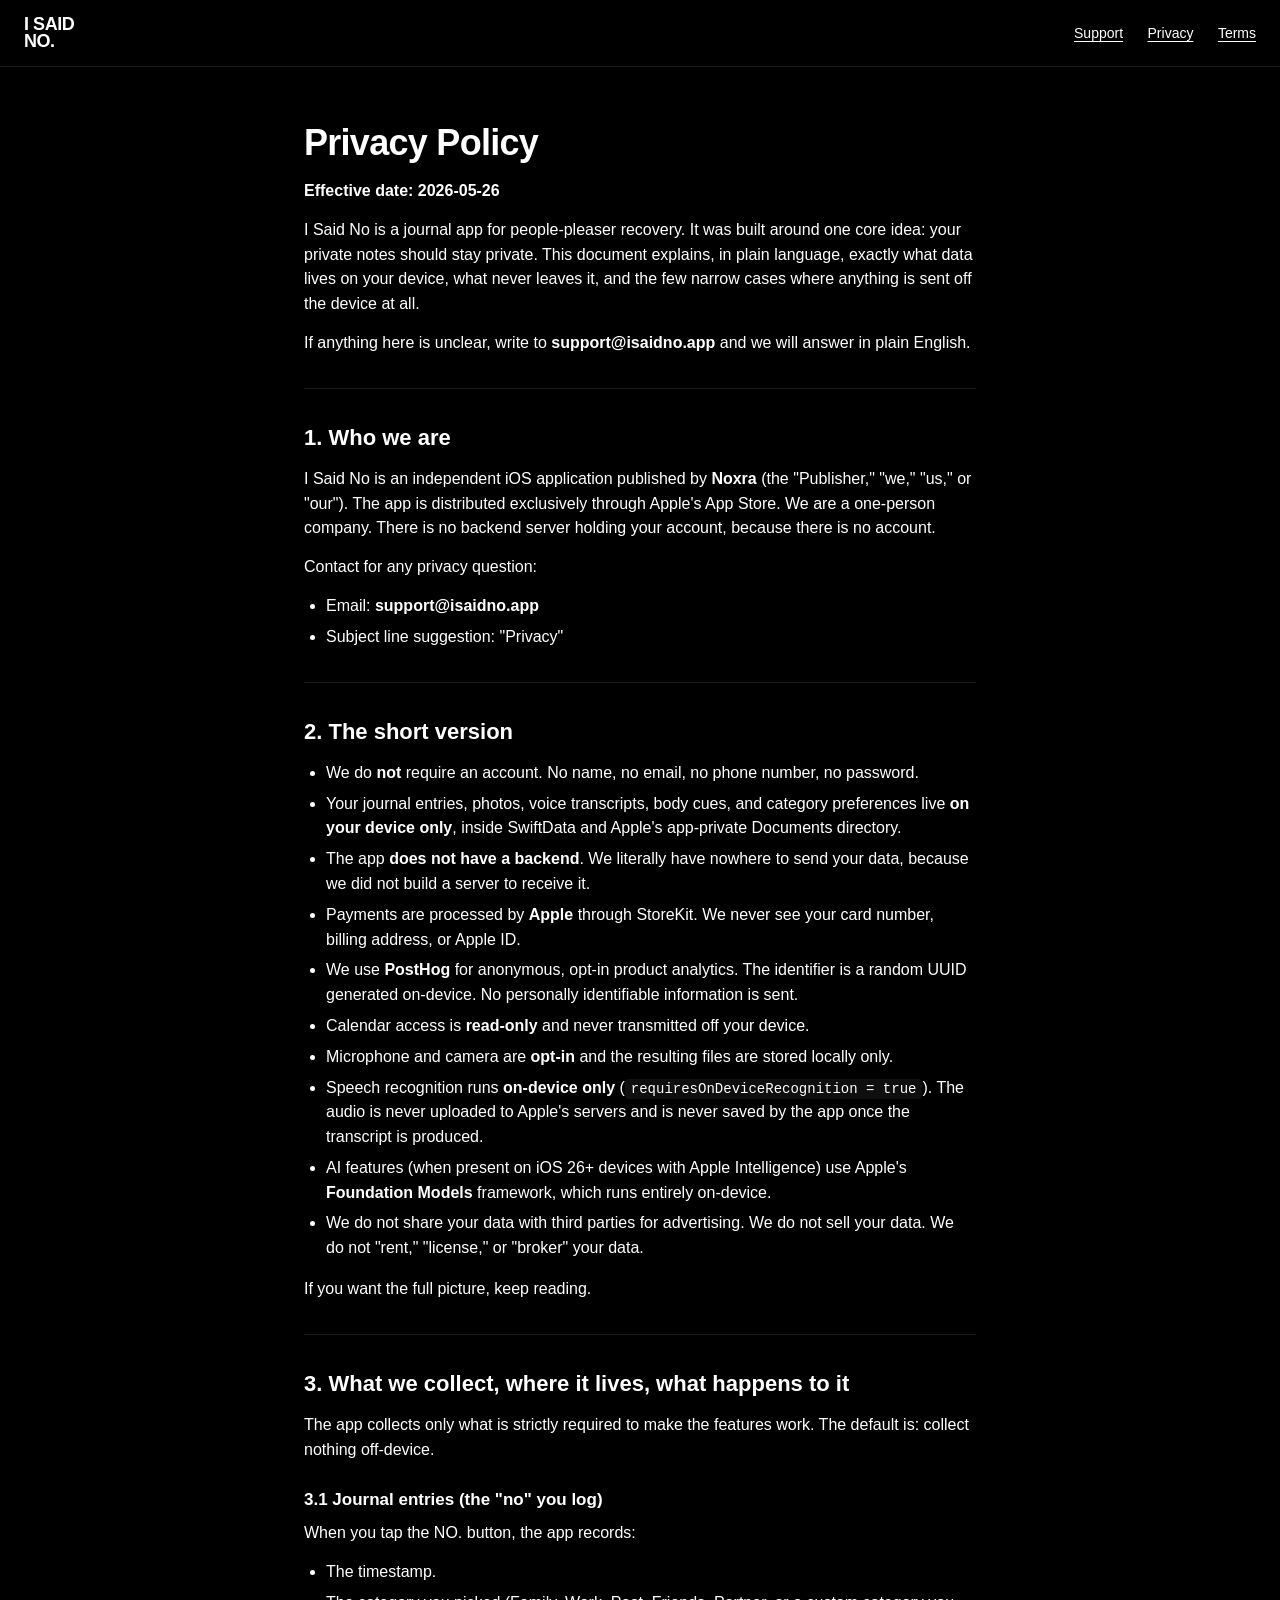
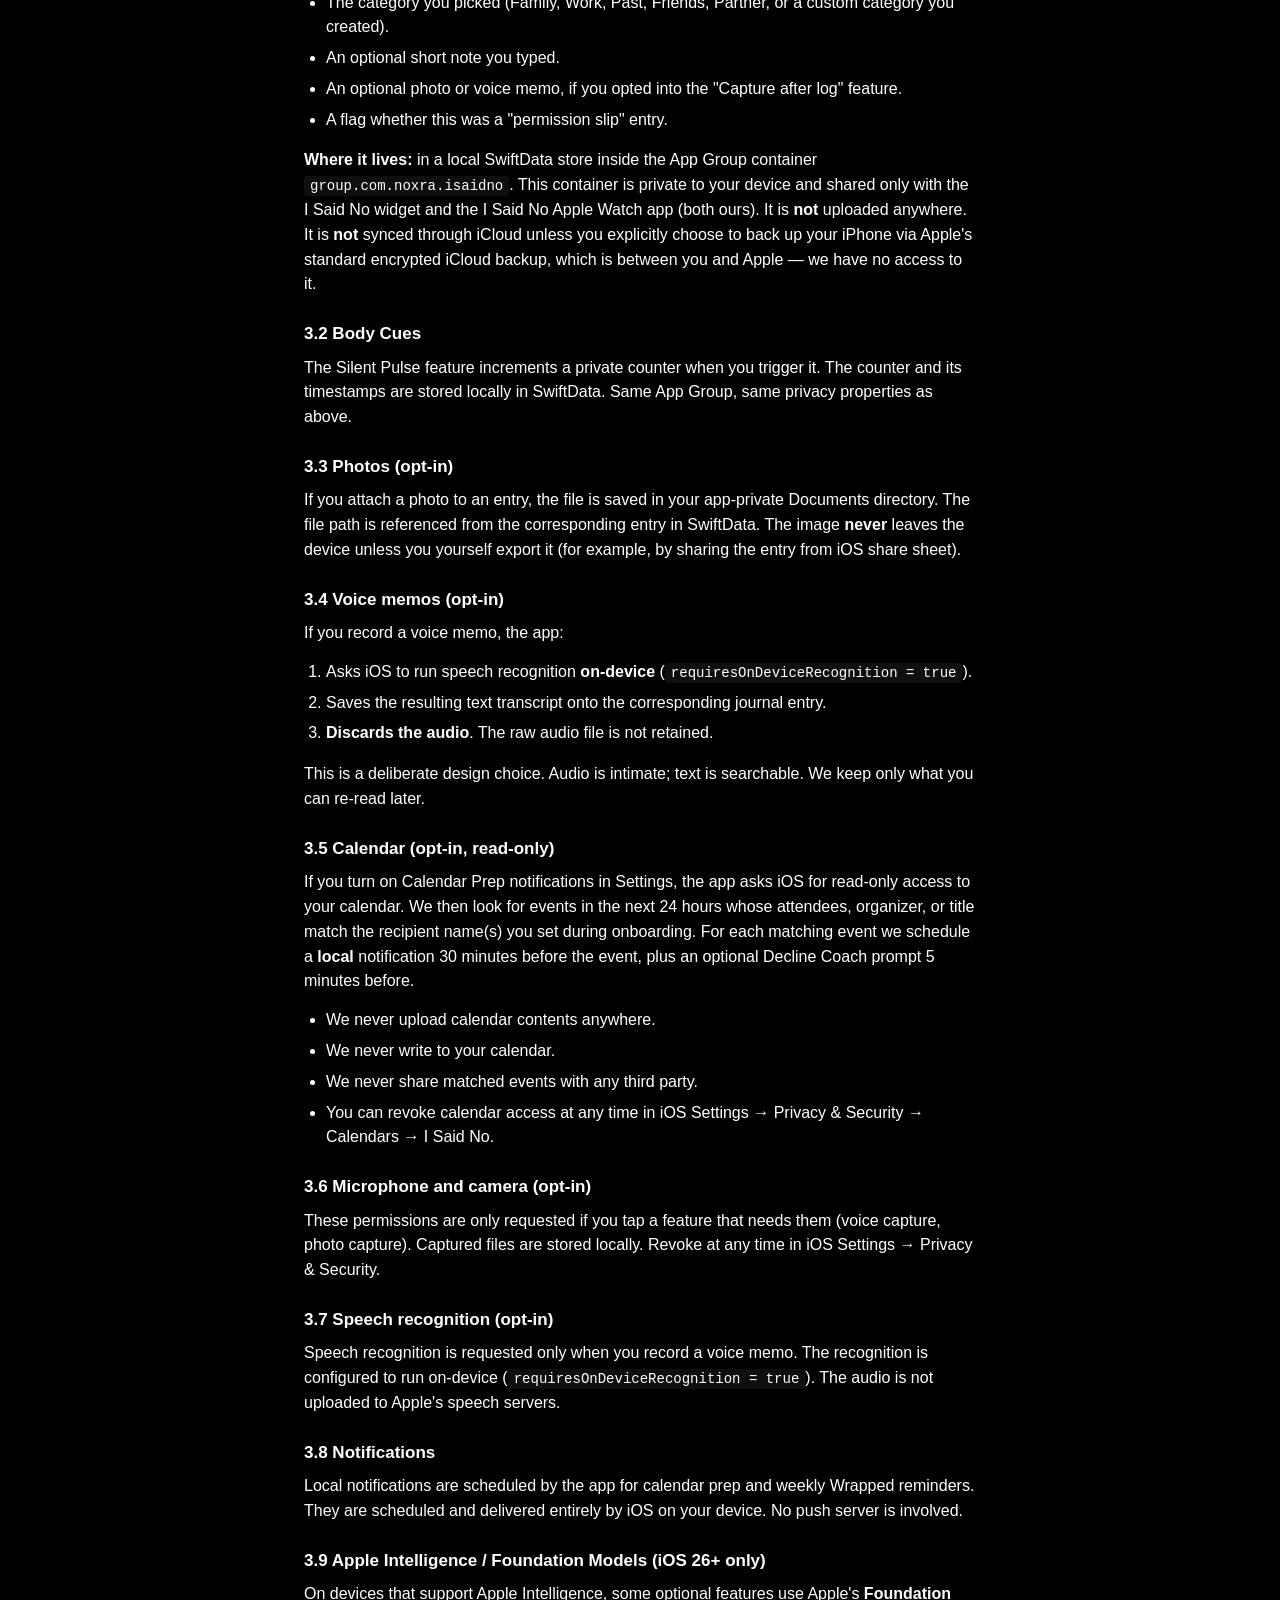
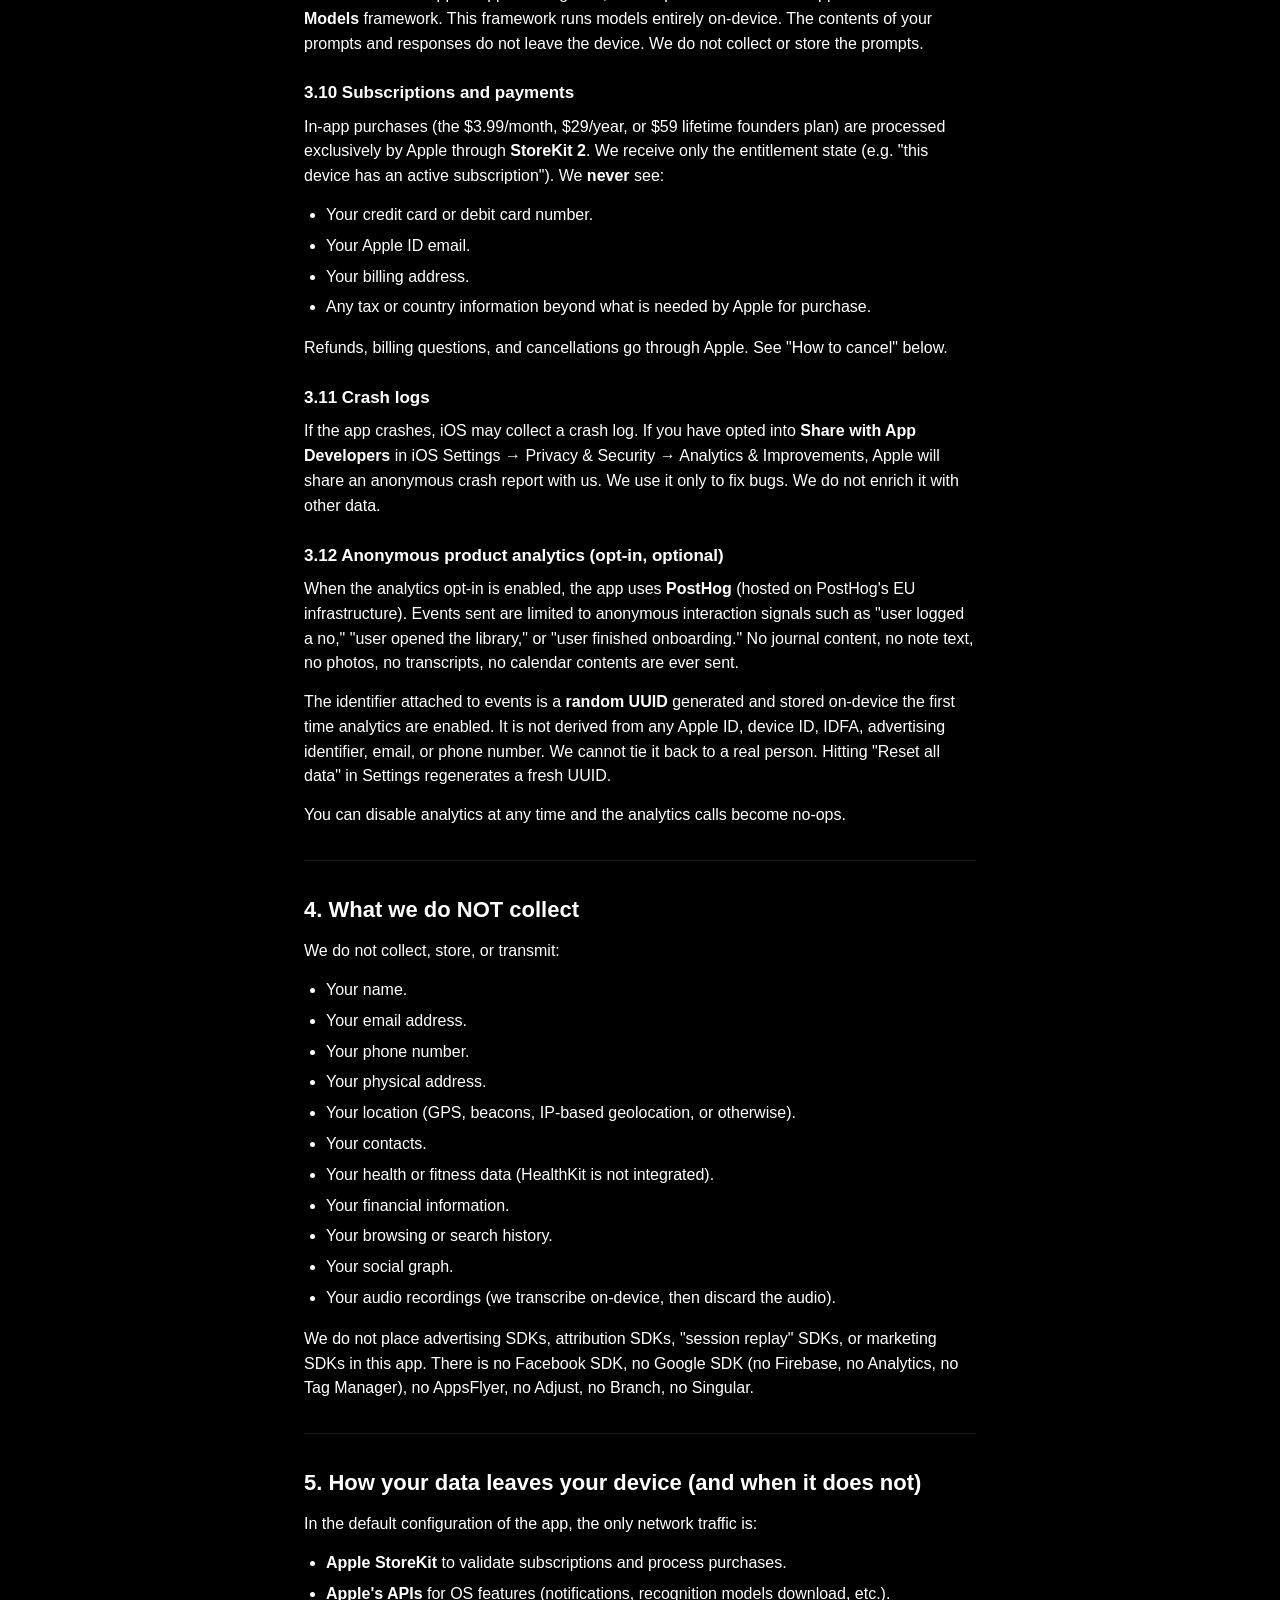
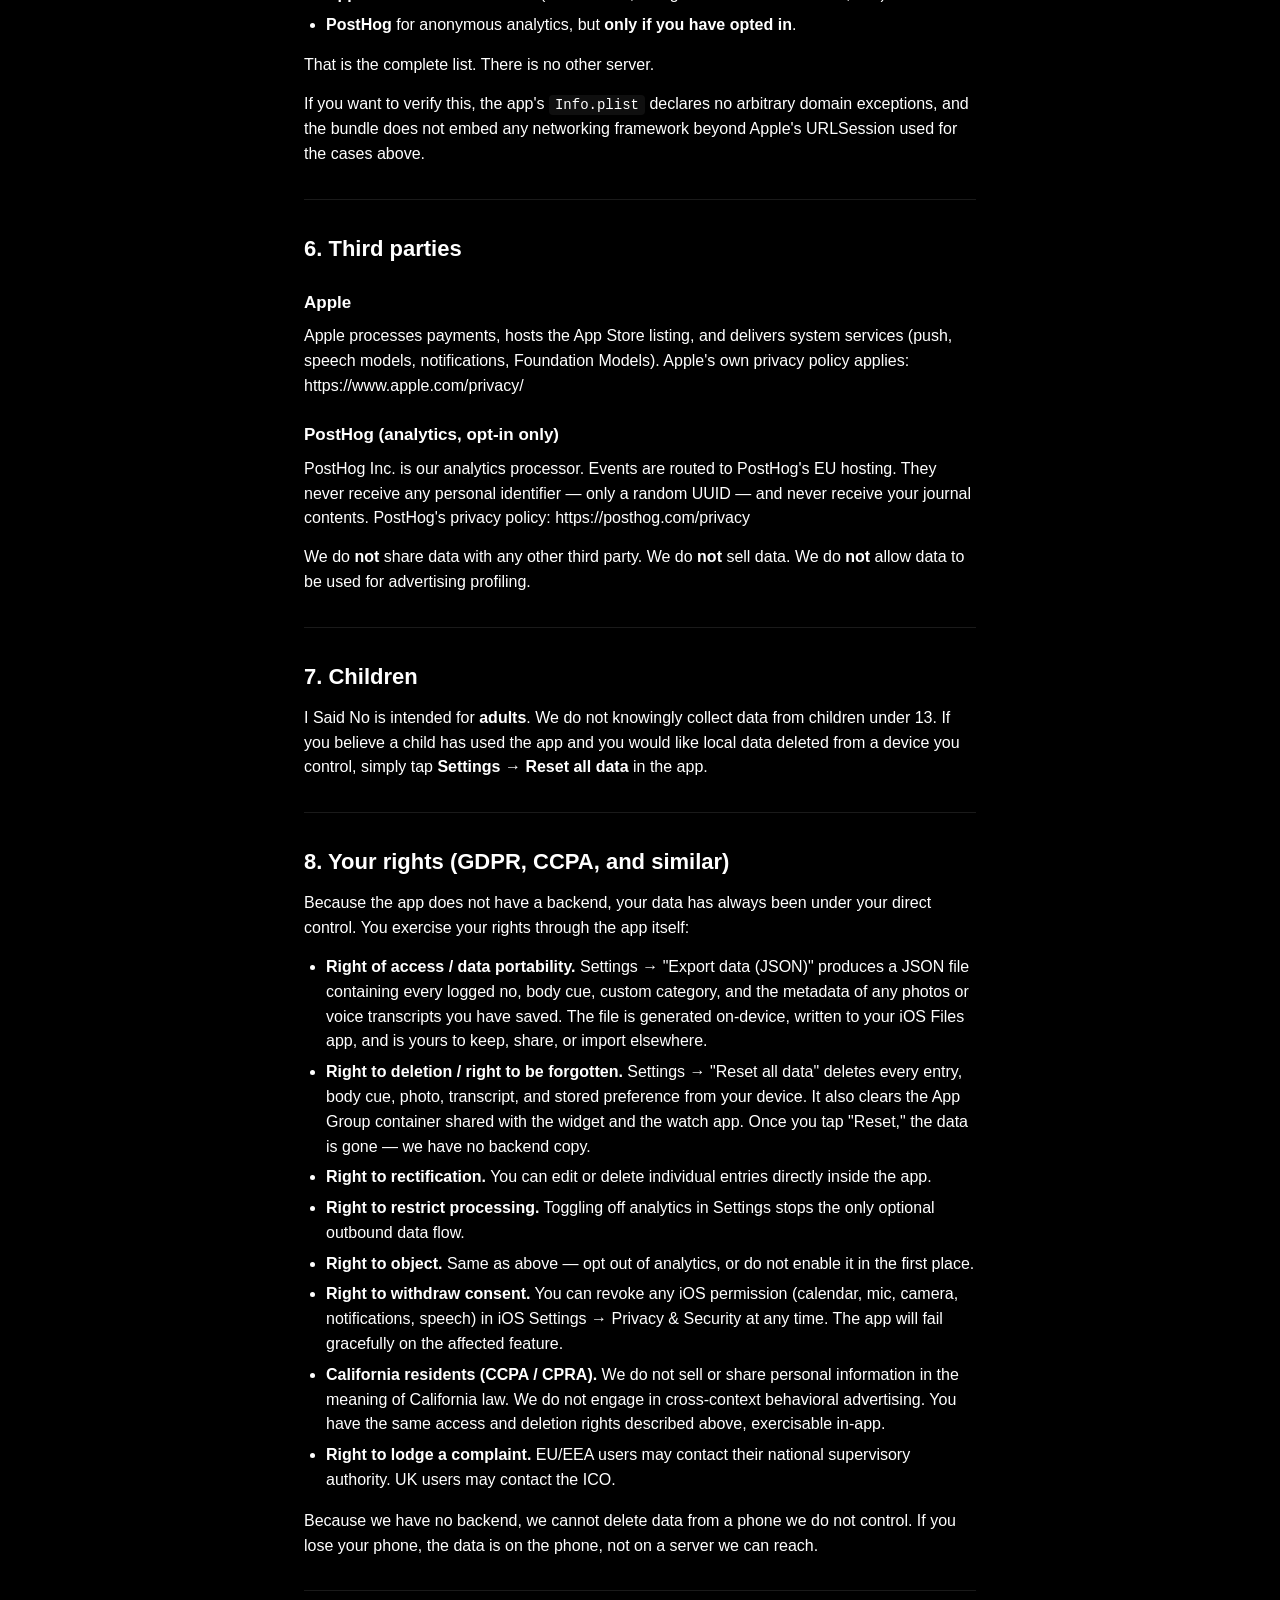
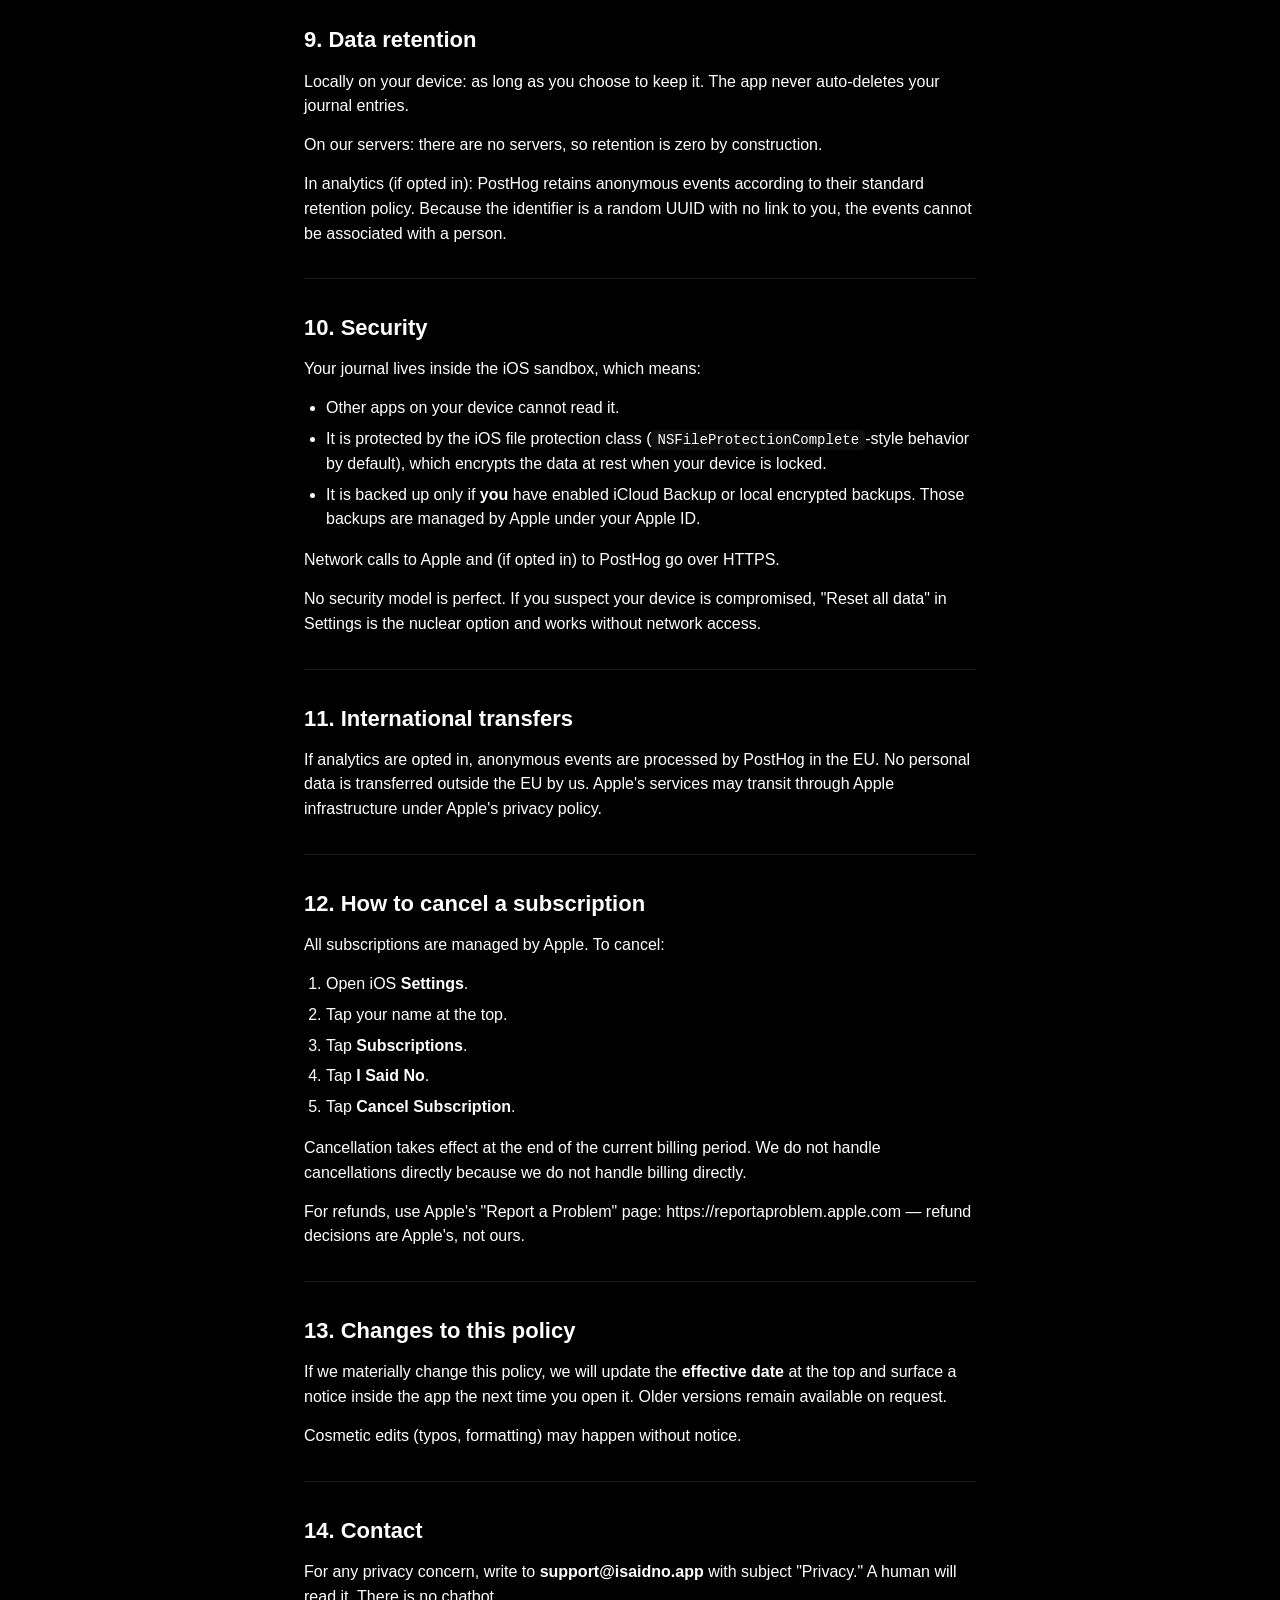
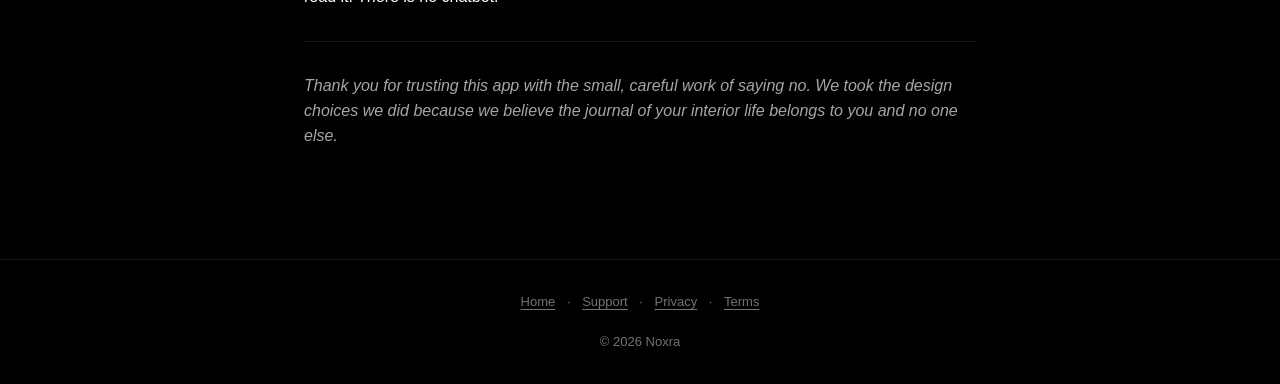
==== privacy.html @ a48f0f75 "Initial static site for App Store submission Pages: - /            marketing landing - /support     " ====
<!DOCTYPE html>
<html lang="en">
<head>
<meta charset="UTF-8">
<title>Privacy Policy — I Said No</title>
<meta name="viewport" content="width=device-width, initial-scale=1">
<meta name="description" content="How I Said No handles your data. Short version: nothing leaves your device.">
<link rel="stylesheet" href="style.css">
</head>
<body>
<header class="site">
    <a class="brand wordmark small" href="/">
        <div>I SAID</div>
        <div>NO.</div>
    </a>
    <nav>
        <a href="support.html">Support</a>
        <a href="privacy.html">Privacy</a>
        <a href="terms.html">Terms</a>
    </nav>
</header>
<div class="container">
<h1>Privacy Policy</h1>
<p><strong>Effective date: 2026-05-26</strong></p>
<p>I Said No is a journal app for people-pleaser recovery. It was built around one core idea: your private notes should stay private. This document explains, in plain language, exactly what data lives on your device, what never leaves it, and the few narrow cases where anything is sent off the device at all.</p>
<p>If anything here is unclear, write to <strong>support@isaidno.app</strong> and we will answer in plain English.</p>
<hr />
<h2>1. Who we are</h2>
<p>I Said No is an independent iOS application published by <strong>Noxra</strong> (the "Publisher," "we," "us," or "our"). The app is distributed exclusively through Apple's App Store. We are a one-person company. There is no backend server holding your account, because there is no account.</p>
<p>Contact for any privacy question:</p>
<ul>
<li>Email: <strong>support@isaidno.app</strong></li>
<li>Subject line suggestion: "Privacy"</li>
</ul>
<hr />
<h2>2. The short version</h2>
<ul>
<li>We do <strong>not</strong> require an account. No name, no email, no phone number, no password.</li>
<li>Your journal entries, photos, voice transcripts, body cues, and category preferences live <strong>on your device only</strong>, inside SwiftData and Apple's app-private Documents directory.</li>
<li>The app <strong>does not have a backend</strong>. We literally have nowhere to send your data, because we did not build a server to receive it.</li>
<li>Payments are processed by <strong>Apple</strong> through StoreKit. We never see your card number, billing address, or Apple ID.</li>
<li>We use <strong>PostHog</strong> for anonymous, opt-in product analytics. The identifier is a random UUID generated on-device. No personally identifiable information is sent.</li>
<li>Calendar access is <strong>read-only</strong> and never transmitted off your device.</li>
<li>Microphone and camera are <strong>opt-in</strong> and the resulting files are stored locally only.</li>
<li>Speech recognition runs <strong>on-device only</strong> (<code>requiresOnDeviceRecognition = true</code>). The audio is never uploaded to Apple's servers and is never saved by the app once the transcript is produced.</li>
<li>AI features (when present on iOS 26+ devices with Apple Intelligence) use Apple's <strong>Foundation Models</strong> framework, which runs entirely on-device.</li>
<li>We do not share your data with third parties for advertising. We do not sell your data. We do not "rent," "license," or "broker" your data.</li>
</ul>
<p>If you want the full picture, keep reading.</p>
<hr />
<h2>3. What we collect, where it lives, what happens to it</h2>
<p>The app collects only what is strictly required to make the features work. The default is: collect nothing off-device.</p>
<h3>3.1 Journal entries (the "no" you log)</h3>
<p>When you tap the NO. button, the app records:</p>
<ul>
<li>The timestamp.</li>
<li>The category you picked (Family, Work, Past, Friends, Partner, or a custom category you created).</li>
<li>An optional short note you typed.</li>
<li>An optional photo or voice memo, if you opted into the "Capture after log" feature.</li>
<li>A flag whether this was a "permission slip" entry.</li>
</ul>
<p><strong>Where it lives:</strong> in a local SwiftData store inside the App Group container <code>group.com.noxra.isaidno</code>. This container is private to your device and shared only with the I Said No widget and the I Said No Apple Watch app (both ours). It is <strong>not</strong> uploaded anywhere. It is <strong>not</strong> synced through iCloud unless you explicitly choose to back up your iPhone via Apple's standard encrypted iCloud backup, which is between you and Apple — we have no access to it.</p>
<h3>3.2 Body Cues</h3>
<p>The Silent Pulse feature increments a private counter when you trigger it. The counter and its timestamps are stored locally in SwiftData. Same App Group, same privacy properties as above.</p>
<h3>3.3 Photos (opt-in)</h3>
<p>If you attach a photo to an entry, the file is saved in your app-private Documents directory. The file path is referenced from the corresponding entry in SwiftData. The image <strong>never</strong> leaves the device unless you yourself export it (for example, by sharing the entry from iOS share sheet).</p>
<h3>3.4 Voice memos (opt-in)</h3>
<p>If you record a voice memo, the app:</p>
<ol>
<li>Asks iOS to run speech recognition <strong>on-device</strong> (<code>requiresOnDeviceRecognition = true</code>).</li>
<li>Saves the resulting text transcript onto the corresponding journal entry.</li>
<li><strong>Discards the audio</strong>. The raw audio file is not retained.</li>
</ol>
<p>This is a deliberate design choice. Audio is intimate; text is searchable. We keep only what you can re-read later.</p>
<h3>3.5 Calendar (opt-in, read-only)</h3>
<p>If you turn on Calendar Prep notifications in Settings, the app asks iOS for read-only access to your calendar. We then look for events in the next 24 hours whose attendees, organizer, or title match the recipient name(s) you set during onboarding. For each matching event we schedule a <strong>local</strong> notification 30 minutes before the event, plus an optional Decline Coach prompt 5 minutes before.</p>
<ul>
<li>We never upload calendar contents anywhere.</li>
<li>We never write to your calendar.</li>
<li>We never share matched events with any third party.</li>
<li>You can revoke calendar access at any time in iOS Settings → Privacy &amp; Security → Calendars → I Said No.</li>
</ul>
<h3>3.6 Microphone and camera (opt-in)</h3>
<p>These permissions are only requested if you tap a feature that needs them (voice capture, photo capture). Captured files are stored locally. Revoke at any time in iOS Settings → Privacy &amp; Security.</p>
<h3>3.7 Speech recognition (opt-in)</h3>
<p>Speech recognition is requested only when you record a voice memo. The recognition is configured to run on-device (<code>requiresOnDeviceRecognition = true</code>). The audio is not uploaded to Apple's speech servers.</p>
<h3>3.8 Notifications</h3>
<p>Local notifications are scheduled by the app for calendar prep and weekly Wrapped reminders. They are scheduled and delivered entirely by iOS on your device. No push server is involved.</p>
<h3>3.9 Apple Intelligence / Foundation Models (iOS 26+ only)</h3>
<p>On devices that support Apple Intelligence, some optional features use Apple's <strong>Foundation Models</strong> framework. This framework runs models entirely on-device. The contents of your prompts and responses do not leave the device. We do not collect or store the prompts.</p>
<h3>3.10 Subscriptions and payments</h3>
<p>In-app purchases (the $3.99/month, $29/year, or $59 lifetime founders plan) are processed exclusively by Apple through <strong>StoreKit 2</strong>. We receive only the entitlement state (e.g. "this device has an active subscription"). We <strong>never</strong> see:</p>
<ul>
<li>Your credit card or debit card number.</li>
<li>Your Apple ID email.</li>
<li>Your billing address.</li>
<li>Any tax or country information beyond what is needed by Apple for purchase.</li>
</ul>
<p>Refunds, billing questions, and cancellations go through Apple. See "How to cancel" below.</p>
<h3>3.11 Crash logs</h3>
<p>If the app crashes, iOS may collect a crash log. If you have opted into <strong>Share with App Developers</strong> in iOS Settings → Privacy &amp; Security → Analytics &amp; Improvements, Apple will share an anonymous crash report with us. We use it only to fix bugs. We do not enrich it with other data.</p>
<h3>3.12 Anonymous product analytics (opt-in, optional)</h3>
<p>When the analytics opt-in is enabled, the app uses <strong>PostHog</strong> (hosted on PostHog's EU infrastructure). Events sent are limited to anonymous interaction signals such as "user logged a no," "user opened the library," or "user finished onboarding." No journal content, no note text, no photos, no transcripts, no calendar contents are ever sent.</p>
<p>The identifier attached to events is a <strong>random UUID</strong> generated and stored on-device the first time analytics are enabled. It is not derived from any Apple ID, device ID, IDFA, advertising identifier, email, or phone number. We cannot tie it back to a real person. Hitting "Reset all data" in Settings regenerates a fresh UUID.</p>
<p>You can disable analytics at any time and the analytics calls become no-ops.</p>
<hr />
<h2>4. What we do NOT collect</h2>
<p>We do not collect, store, or transmit:</p>
<ul>
<li>Your name.</li>
<li>Your email address.</li>
<li>Your phone number.</li>
<li>Your physical address.</li>
<li>Your location (GPS, beacons, IP-based geolocation, or otherwise).</li>
<li>Your contacts.</li>
<li>Your health or fitness data (HealthKit is not integrated).</li>
<li>Your financial information.</li>
<li>Your browsing or search history.</li>
<li>Your social graph.</li>
<li>Your audio recordings (we transcribe on-device, then discard the audio).</li>
</ul>
<p>We do not place advertising SDKs, attribution SDKs, "session replay" SDKs, or marketing SDKs in this app. There is no Facebook SDK, no Google SDK (no Firebase, no Analytics, no Tag Manager), no AppsFlyer, no Adjust, no Branch, no Singular.</p>
<hr />
<h2>5. How your data leaves your device (and when it does not)</h2>
<p>In the default configuration of the app, the only network traffic is:</p>
<ul>
<li><strong>Apple StoreKit</strong> to validate subscriptions and process purchases.</li>
<li><strong>Apple's APIs</strong> for OS features (notifications, recognition models download, etc.).</li>
<li><strong>PostHog</strong> for anonymous analytics, but <strong>only if you have opted in</strong>.</li>
</ul>
<p>That is the complete list. There is no other server.</p>
<p>If you want to verify this, the app's <code>Info.plist</code> declares no arbitrary domain exceptions, and the bundle does not embed any networking framework beyond Apple's URLSession used for the cases above.</p>
<hr />
<h2>6. Third parties</h2>
<h3>Apple</h3>
<p>Apple processes payments, hosts the App Store listing, and delivers system services (push, speech models, notifications, Foundation Models). Apple's own privacy policy applies: https://www.apple.com/privacy/</p>
<h3>PostHog (analytics, opt-in only)</h3>
<p>PostHog Inc. is our analytics processor. Events are routed to PostHog's EU hosting. They never receive any personal identifier — only a random UUID — and never receive your journal contents. PostHog's privacy policy: https://posthog.com/privacy</p>
<p>We do <strong>not</strong> share data with any other third party. We do <strong>not</strong> sell data. We do <strong>not</strong> allow data to be used for advertising profiling.</p>
<hr />
<h2>7. Children</h2>
<p>I Said No is intended for <strong>adults</strong>. We do not knowingly collect data from children under 13. If you believe a child has used the app and you would like local data deleted from a device you control, simply tap <strong>Settings → Reset all data</strong> in the app.</p>
<hr />
<h2>8. Your rights (GDPR, CCPA, and similar)</h2>
<p>Because the app does not have a backend, your data has always been under your direct control. You exercise your rights through the app itself:</p>
<ul>
<li><strong>Right of access / data portability.</strong> Settings → "Export data (JSON)" produces a JSON file containing every logged no, body cue, custom category, and the metadata of any photos or voice transcripts you have saved. The file is generated on-device, written to your iOS Files app, and is yours to keep, share, or import elsewhere.</li>
<li><strong>Right to deletion / right to be forgotten.</strong> Settings → "Reset all data" deletes every entry, body cue, photo, transcript, and stored preference from your device. It also clears the App Group container shared with the widget and the watch app. Once you tap "Reset," the data is gone — we have no backend copy.</li>
<li><strong>Right to rectification.</strong> You can edit or delete individual entries directly inside the app.</li>
<li><strong>Right to restrict processing.</strong> Toggling off analytics in Settings stops the only optional outbound data flow.</li>
<li><strong>Right to object.</strong> Same as above — opt out of analytics, or do not enable it in the first place.</li>
<li><strong>Right to withdraw consent.</strong> You can revoke any iOS permission (calendar, mic, camera, notifications, speech) in iOS Settings → Privacy &amp; Security at any time. The app will fail gracefully on the affected feature.</li>
<li><strong>California residents (CCPA / CPRA).</strong> We do not sell or share personal information in the meaning of California law. We do not engage in cross-context behavioral advertising. You have the same access and deletion rights described above, exercisable in-app.</li>
<li><strong>Right to lodge a complaint.</strong> EU/EEA users may contact their national supervisory authority. UK users may contact the ICO.</li>
</ul>
<p>Because we have no backend, we cannot delete data from a phone we do not control. If you lose your phone, the data is on the phone, not on a server we can reach.</p>
<hr />
<h2>9. Data retention</h2>
<p>Locally on your device: as long as you choose to keep it. The app never auto-deletes your journal entries.</p>
<p>On our servers: there are no servers, so retention is zero by construction.</p>
<p>In analytics (if opted in): PostHog retains anonymous events according to their standard retention policy. Because the identifier is a random UUID with no link to you, the events cannot be associated with a person.</p>
<hr />
<h2>10. Security</h2>
<p>Your journal lives inside the iOS sandbox, which means:</p>
<ul>
<li>Other apps on your device cannot read it.</li>
<li>It is protected by the iOS file protection class (<code>NSFileProtectionComplete</code>-style behavior by default), which encrypts the data at rest when your device is locked.</li>
<li>It is backed up only if <strong>you</strong> have enabled iCloud Backup or local encrypted backups. Those backups are managed by Apple under your Apple ID.</li>
</ul>
<p>Network calls to Apple and (if opted in) to PostHog go over HTTPS.</p>
<p>No security model is perfect. If you suspect your device is compromised, "Reset all data" in Settings is the nuclear option and works without network access.</p>
<hr />
<h2>11. International transfers</h2>
<p>If analytics are opted in, anonymous events are processed by PostHog in the EU. No personal data is transferred outside the EU by us. Apple's services may transit through Apple infrastructure under Apple's privacy policy.</p>
<hr />
<h2>12. How to cancel a subscription</h2>
<p>All subscriptions are managed by Apple. To cancel:</p>
<ol>
<li>Open iOS <strong>Settings</strong>.</li>
<li>Tap your name at the top.</li>
<li>Tap <strong>Subscriptions</strong>.</li>
<li>Tap <strong>I Said No</strong>.</li>
<li>Tap <strong>Cancel Subscription</strong>.</li>
</ol>
<p>Cancellation takes effect at the end of the current billing period. We do not handle cancellations directly because we do not handle billing directly.</p>
<p>For refunds, use Apple's "Report a Problem" page: https://reportaproblem.apple.com — refund decisions are Apple's, not ours.</p>
<hr />
<h2>13. Changes to this policy</h2>
<p>If we materially change this policy, we will update the <strong>effective date</strong> at the top and surface a notice inside the app the next time you open it. Older versions remain available on request.</p>
<p>Cosmetic edits (typos, formatting) may happen without notice.</p>
<hr />
<h2>14. Contact</h2>
<p>For any privacy concern, write to <strong>support@isaidno.app</strong> with subject "Privacy." A human will read it. There is no chatbot.</p>
<hr />
<p><em>Thank you for trusting this app with the small, careful work of saying no. We took the design choices we did because we believe the journal of your interior life belongs to you and no one else.</em></p></div>
<footer class="site">
    <a href="/">Home</a> ·
    <a href="support.html">Support</a> ·
    <a href="privacy.html">Privacy</a> ·
    <a href="terms.html">Terms</a>
    <br><br>
    © 2026 Noxra
</footer>
</body>
</html>
---- style.css ----
/* I Said No — minimal brand site
   Match the app: pure B&W, block typography, no decoration. */

:root {
    --bg: #000;
    --text: #fff;
    --text-secondary: rgba(255, 255, 255, 0.65);
    --text-tertiary: rgba(255, 255, 255, 0.45);
    --border: rgba(255, 255, 255, 0.1);
}

* { box-sizing: border-box; }

html, body {
    margin: 0;
    padding: 0;
    background: var(--bg);
    color: var(--text);
    font-family: -apple-system, BlinkMacSystemFont, "SF Pro Text", "Helvetica Neue", Arial, sans-serif;
    font-size: 16px;
    line-height: 1.55;
    -webkit-font-smoothing: antialiased;
    -moz-osx-font-smoothing: grayscale;
}

a { color: var(--text); text-decoration: underline; text-underline-offset: 3px; }
a:hover { color: var(--text-secondary); }

.container {
    max-width: 720px;
    margin: 0 auto;
    padding: 48px 24px 96px;
}

/* Wordmark — same 2-line block typo as the app */
.wordmark {
    display: inline-block;
    line-height: 0.95;
    font-weight: 900;
    letter-spacing: -0.025em;
}
.wordmark.small { font-size: 18px; }
.wordmark.large { font-size: 72px; }
.wordmark > div { display: block; }

header.site {
    display: flex;
    align-items: center;
    justify-content: space-between;
    padding: 16px 24px;
    border-bottom: 1px solid var(--border);
}
header.site a.brand { text-decoration: none; }
header.site nav a { margin-left: 20px; font-size: 14px; }

h1 { font-size: 36px; font-weight: 900; letter-spacing: -0.02em; margin: 0 0 8px; }
h2 { font-size: 22px; font-weight: 800; margin: 32px 0 12px; }
h3 { font-size: 17px; font-weight: 700; margin: 24px 0 8px; }

p { margin: 0 0 14px; }
.lead { font-size: 18px; color: var(--text-secondary); margin-bottom: 32px; }

ul, ol { padding-left: 22px; margin: 0 0 16px; }
li { margin-bottom: 6px; }

hr {
    border: 0;
    border-top: 1px solid var(--border);
    margin: 32px 0;
}

strong { color: var(--text); font-weight: 700; }
em { color: var(--text-secondary); font-style: italic; }

code {
    font-family: "SF Mono", Menlo, Consolas, monospace;
    font-size: 14px;
    background: rgba(255, 255, 255, 0.06);
    padding: 2px 6px;
    border-radius: 4px;
}

footer.site {
    border-top: 1px solid var(--border);
    padding: 32px 24px;
    font-size: 13px;
    color: var(--text-tertiary);
    text-align: center;
}
footer.site a { color: var(--text-tertiary); margin: 0 8px; }

.hero {
    padding: 96px 24px;
    text-align: center;
    border-bottom: 1px solid var(--border);
}
.hero .tagline {
    margin-top: 24px;
    font-size: 20px;
    color: var(--text-secondary);
    max-width: 540px;
    margin-left: auto;
    margin-right: auto;
}
.hero .cta {
    margin-top: 32px;
    display: inline-block;
    padding: 14px 28px;
    background: var(--text);
    color: var(--bg);
    text-decoration: none;
    font-weight: 700;
    border-radius: 999px;
}

.crisis {
    margin-top: 48px;
    padding: 16px 20px;
    border: 1px solid var(--border);
    border-radius: 8px;
    font-size: 14px;
    color: var(--text-secondary);
}

.fineprint { font-size: 13px; color: var(--text-tertiary); }
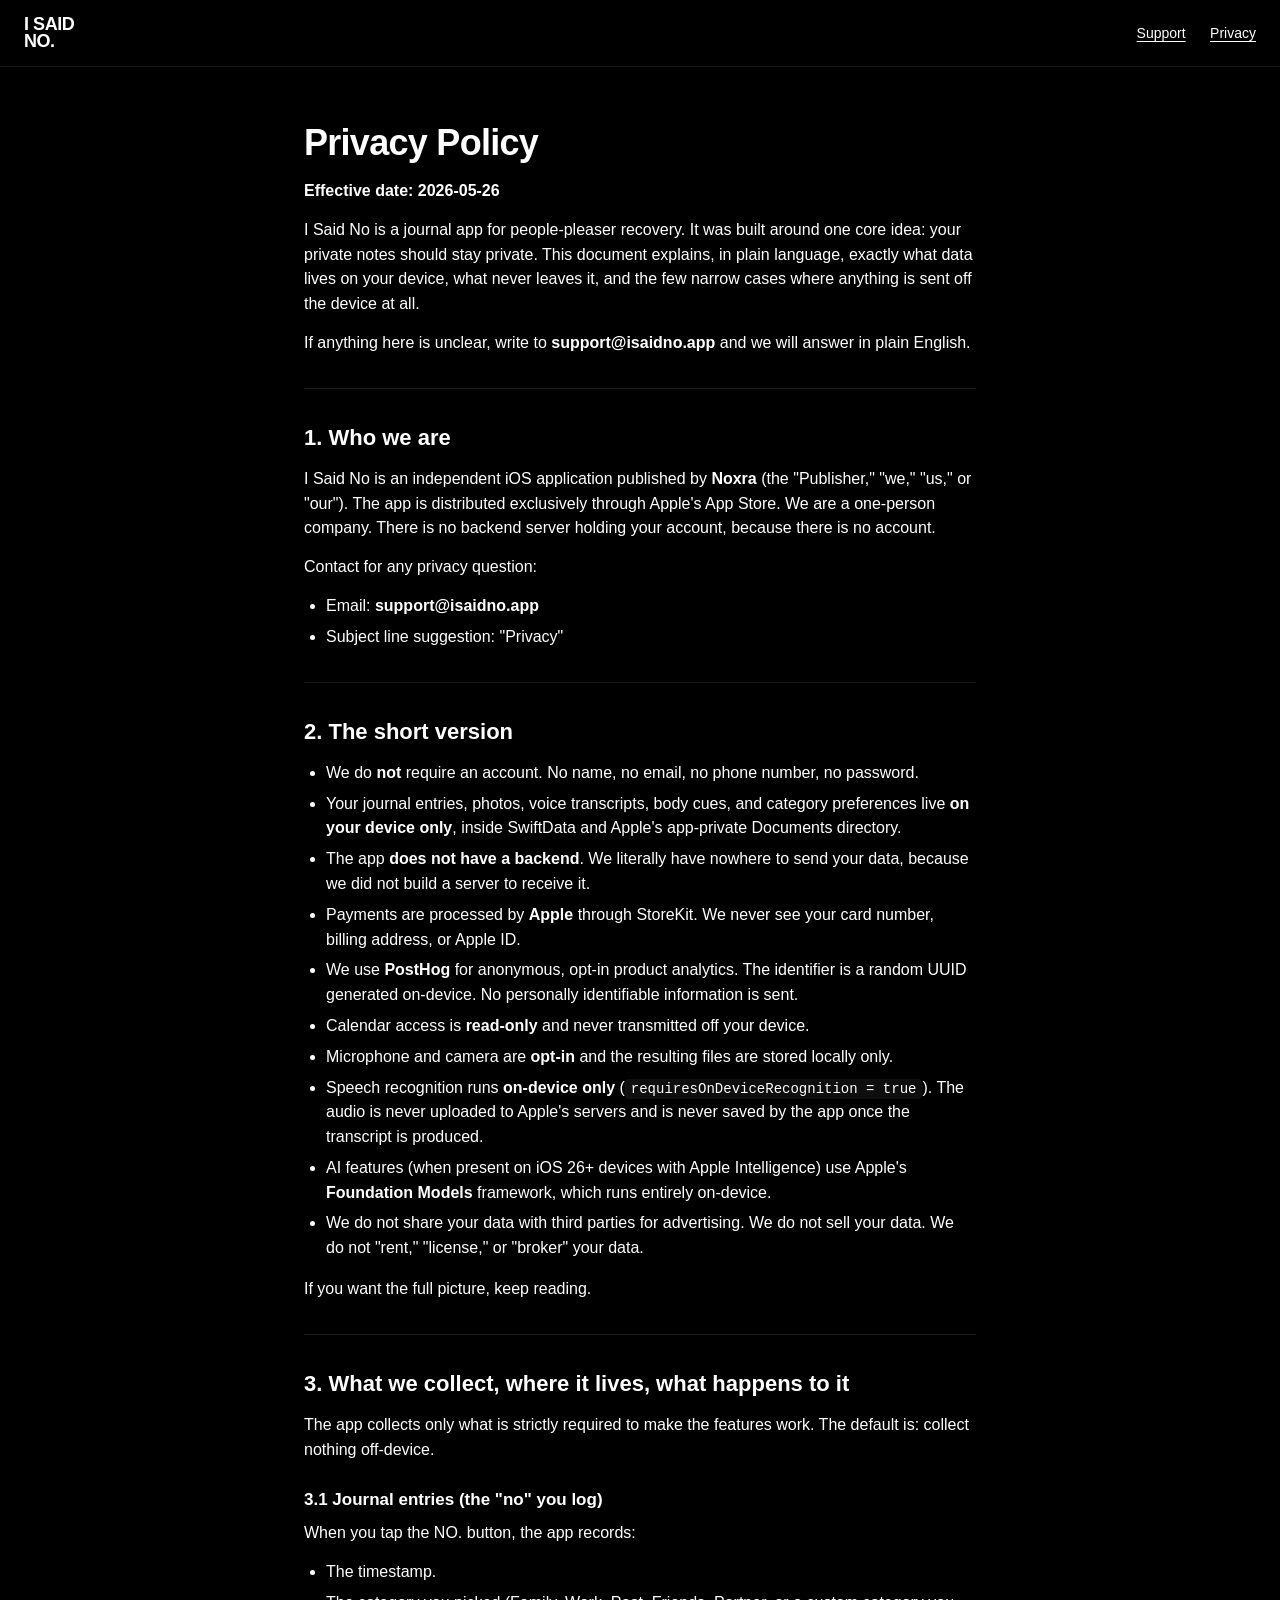
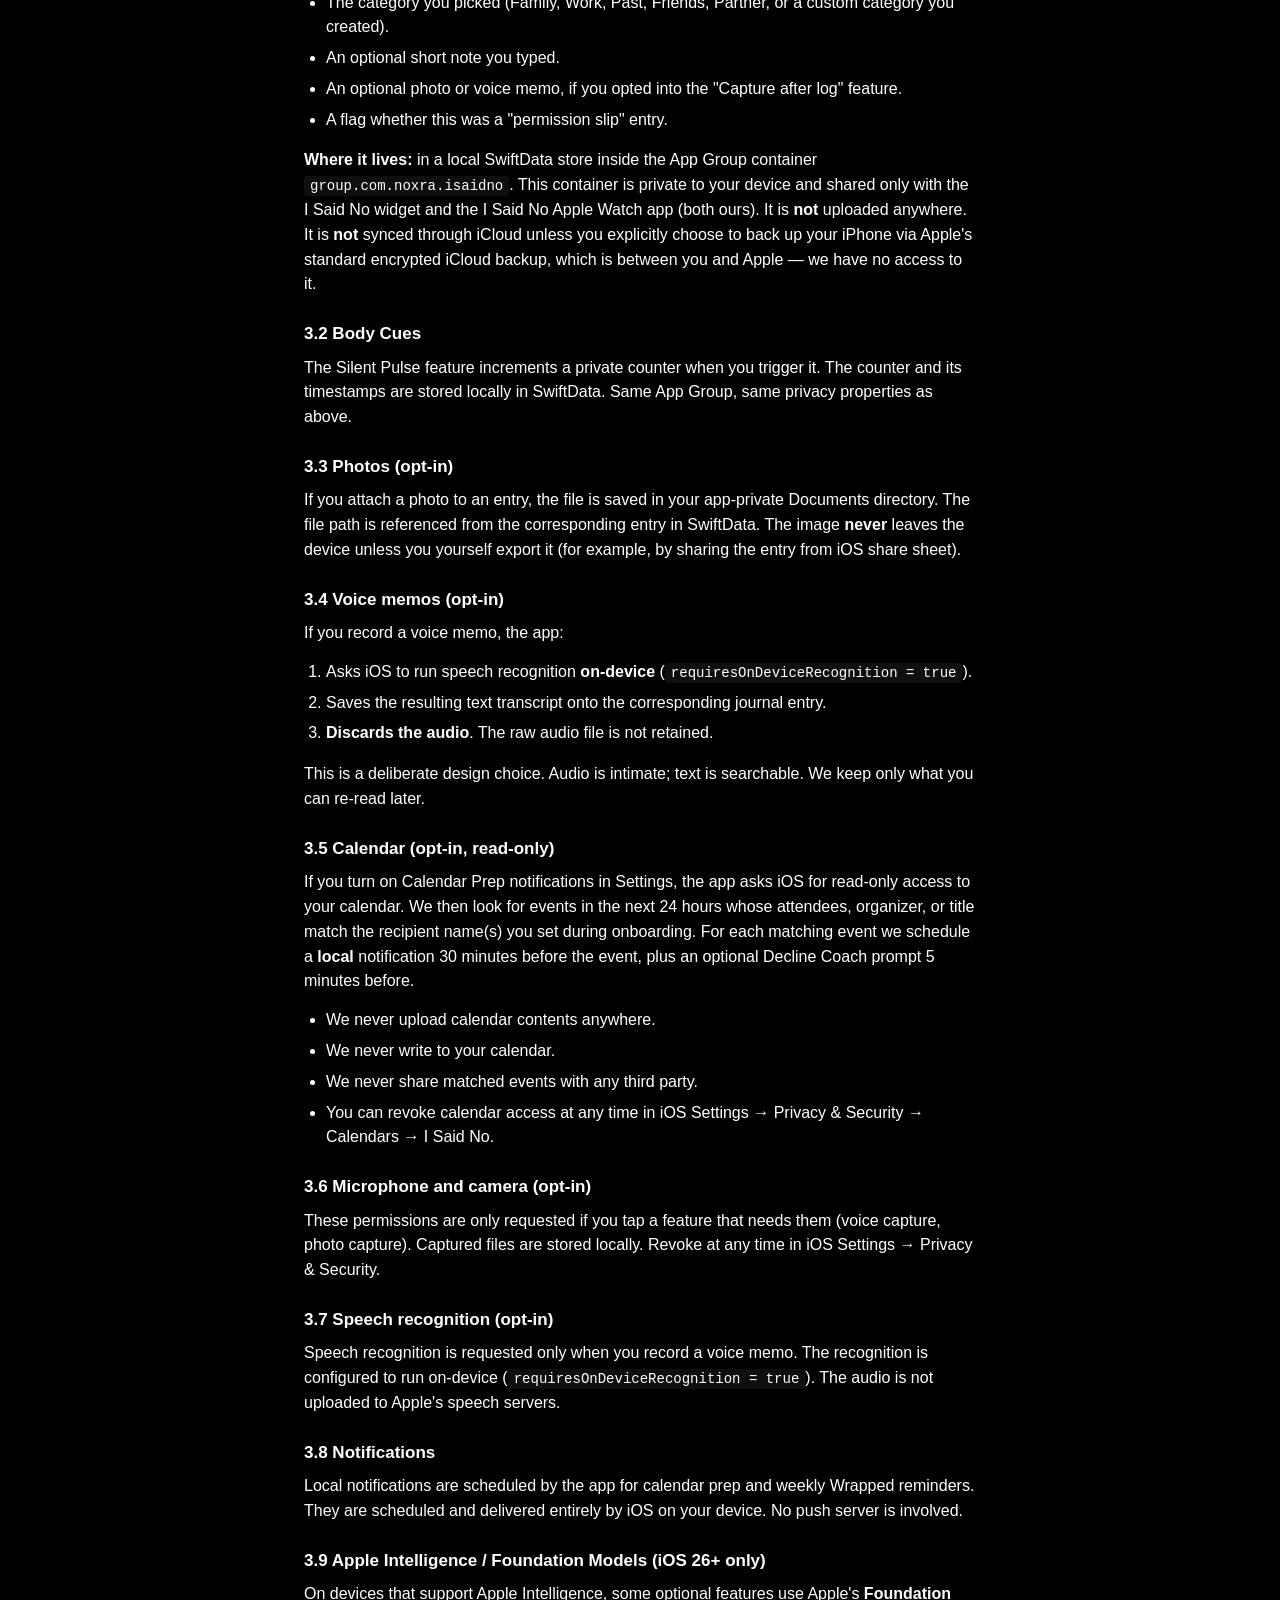
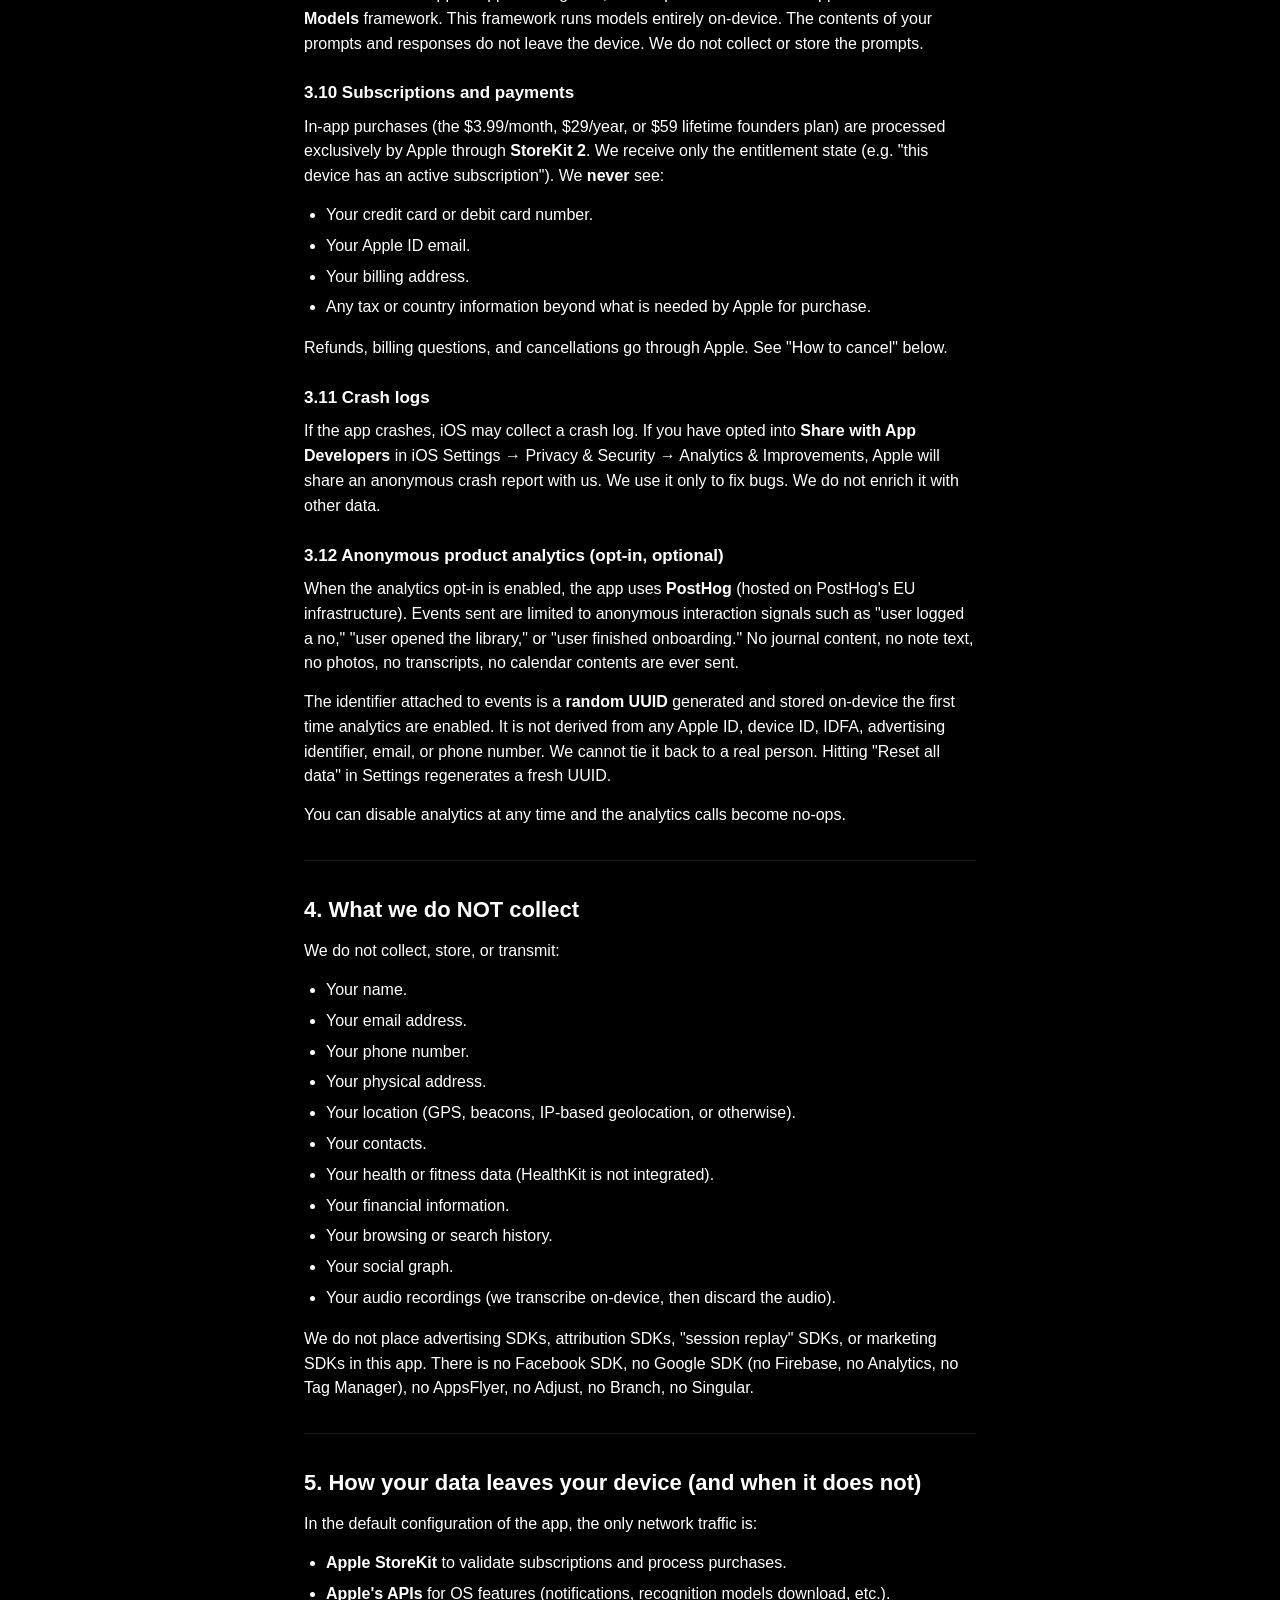
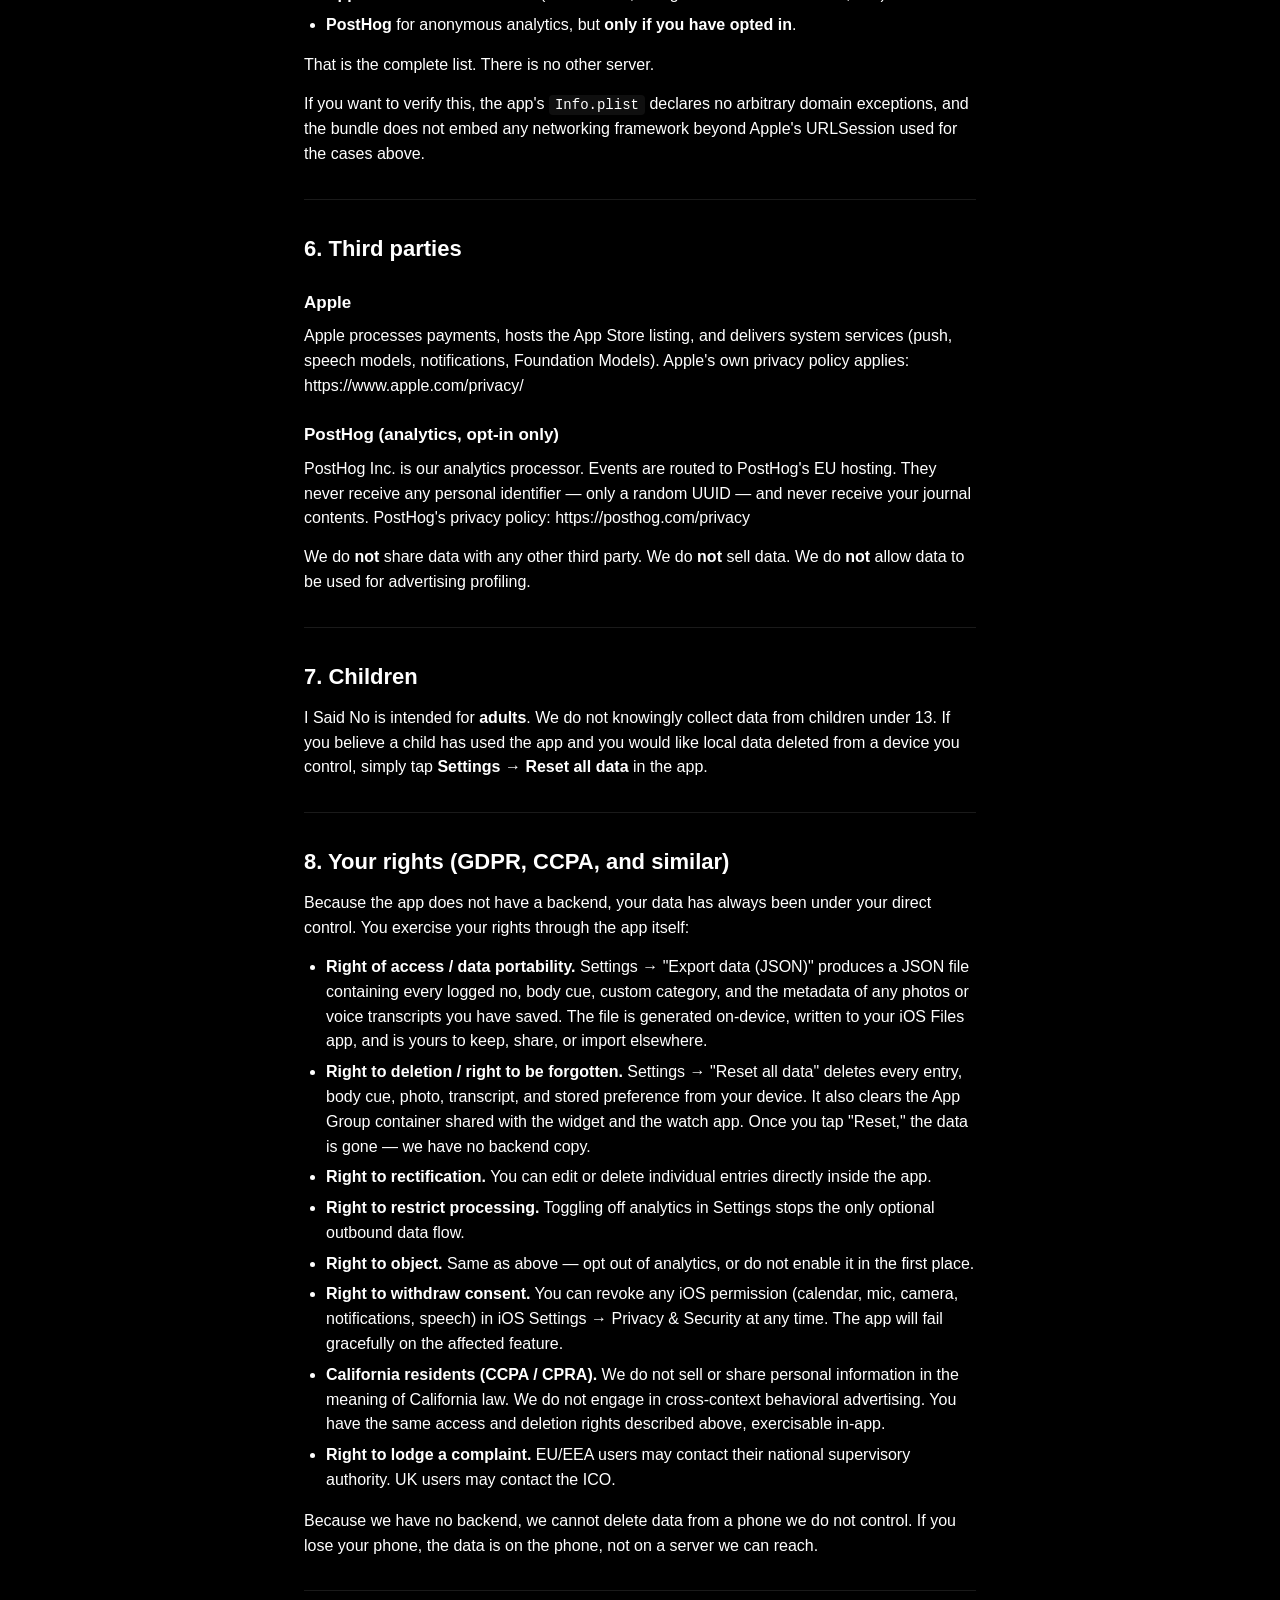
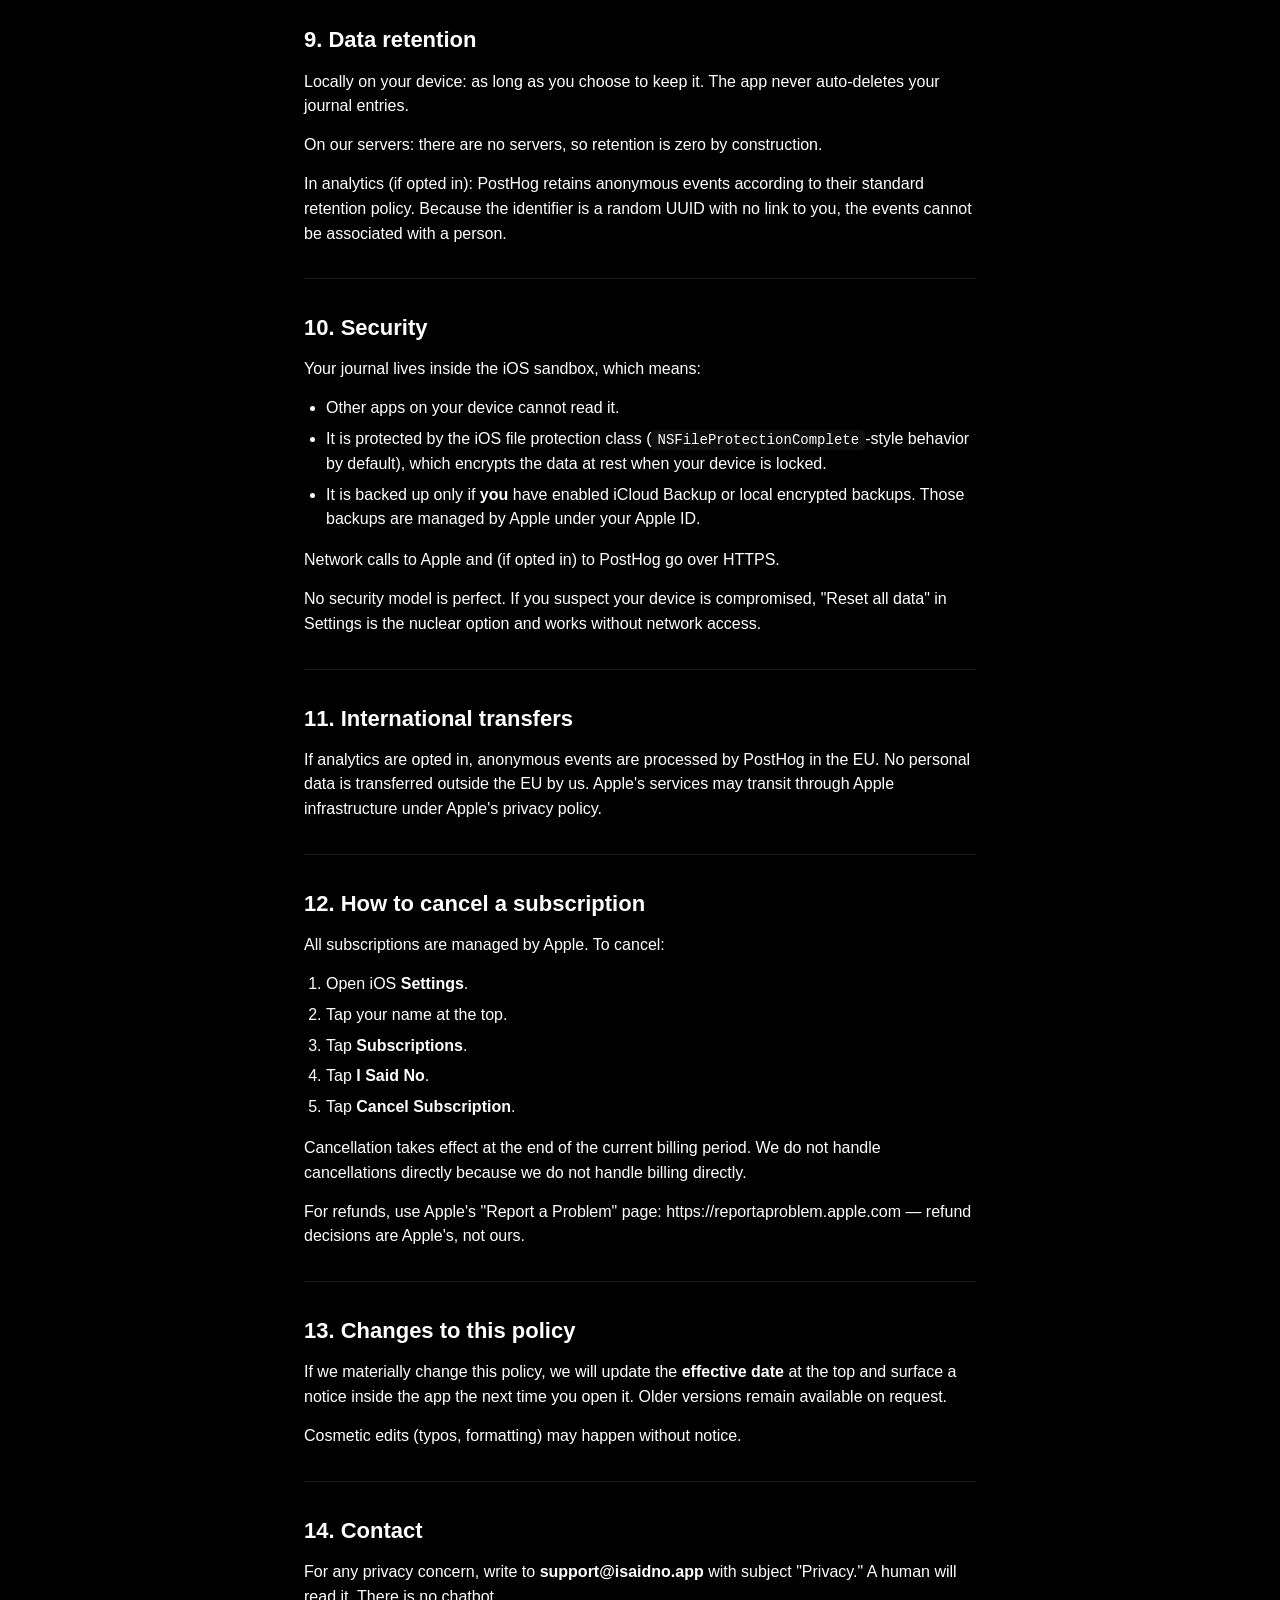
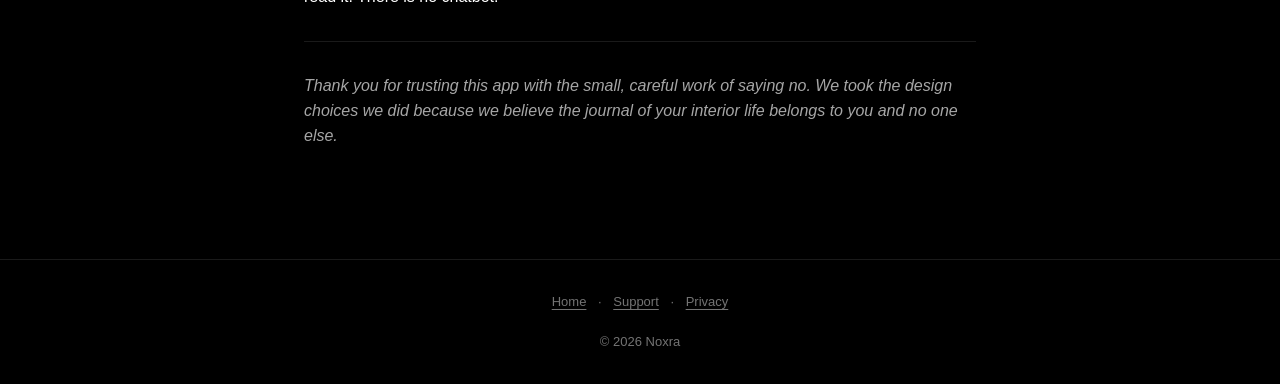
==== commit fc83b0c2: "Switch to Apple's Standard EULA — drop custom Terms - Delete terms.html (Terms now route to Apple's " ====
--- a/privacy.html
+++ b/privacy.html
@@ -15,9 +15,7 @@
     </a>
     <nav>
         <a href="support.html">Support</a>
-        <a href="privacy.html">Privacy</a>
-        <a href="terms.html">Terms</a>
-    </nav>
+        <a href="privacy.html">Privacy</a> </nav>
 </header>
 <div class="container">
 <h1>Privacy Policy</h1>
@@ -196,9 +194,7 @@
 <footer class="site">
     <a href="/">Home</a> ·
     <a href="support.html">Support</a> ·
-    <a href="privacy.html">Privacy</a> ·
-    <a href="terms.html">Terms</a>
-    <br><br>
+    <a href="privacy.html">Privacy</a><br><br>
     © 2026 Noxra
 </footer>
 </body>
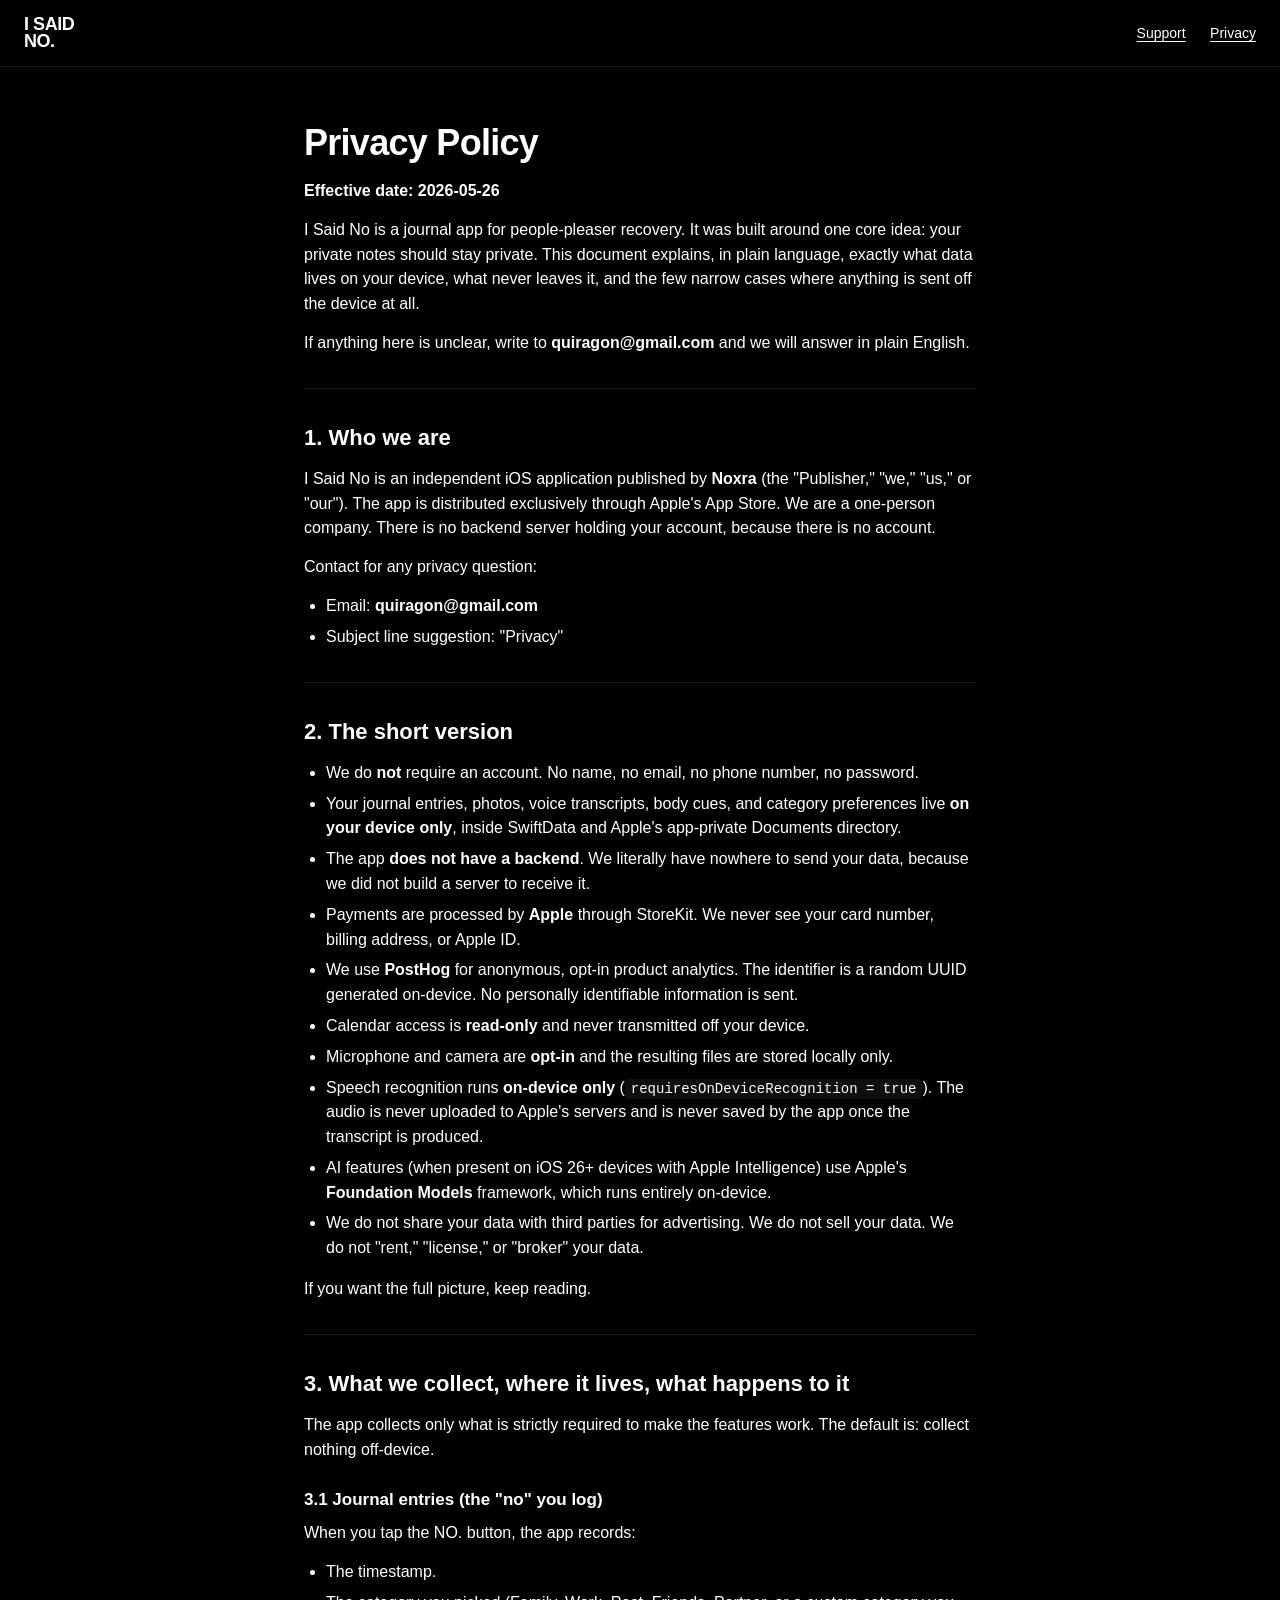
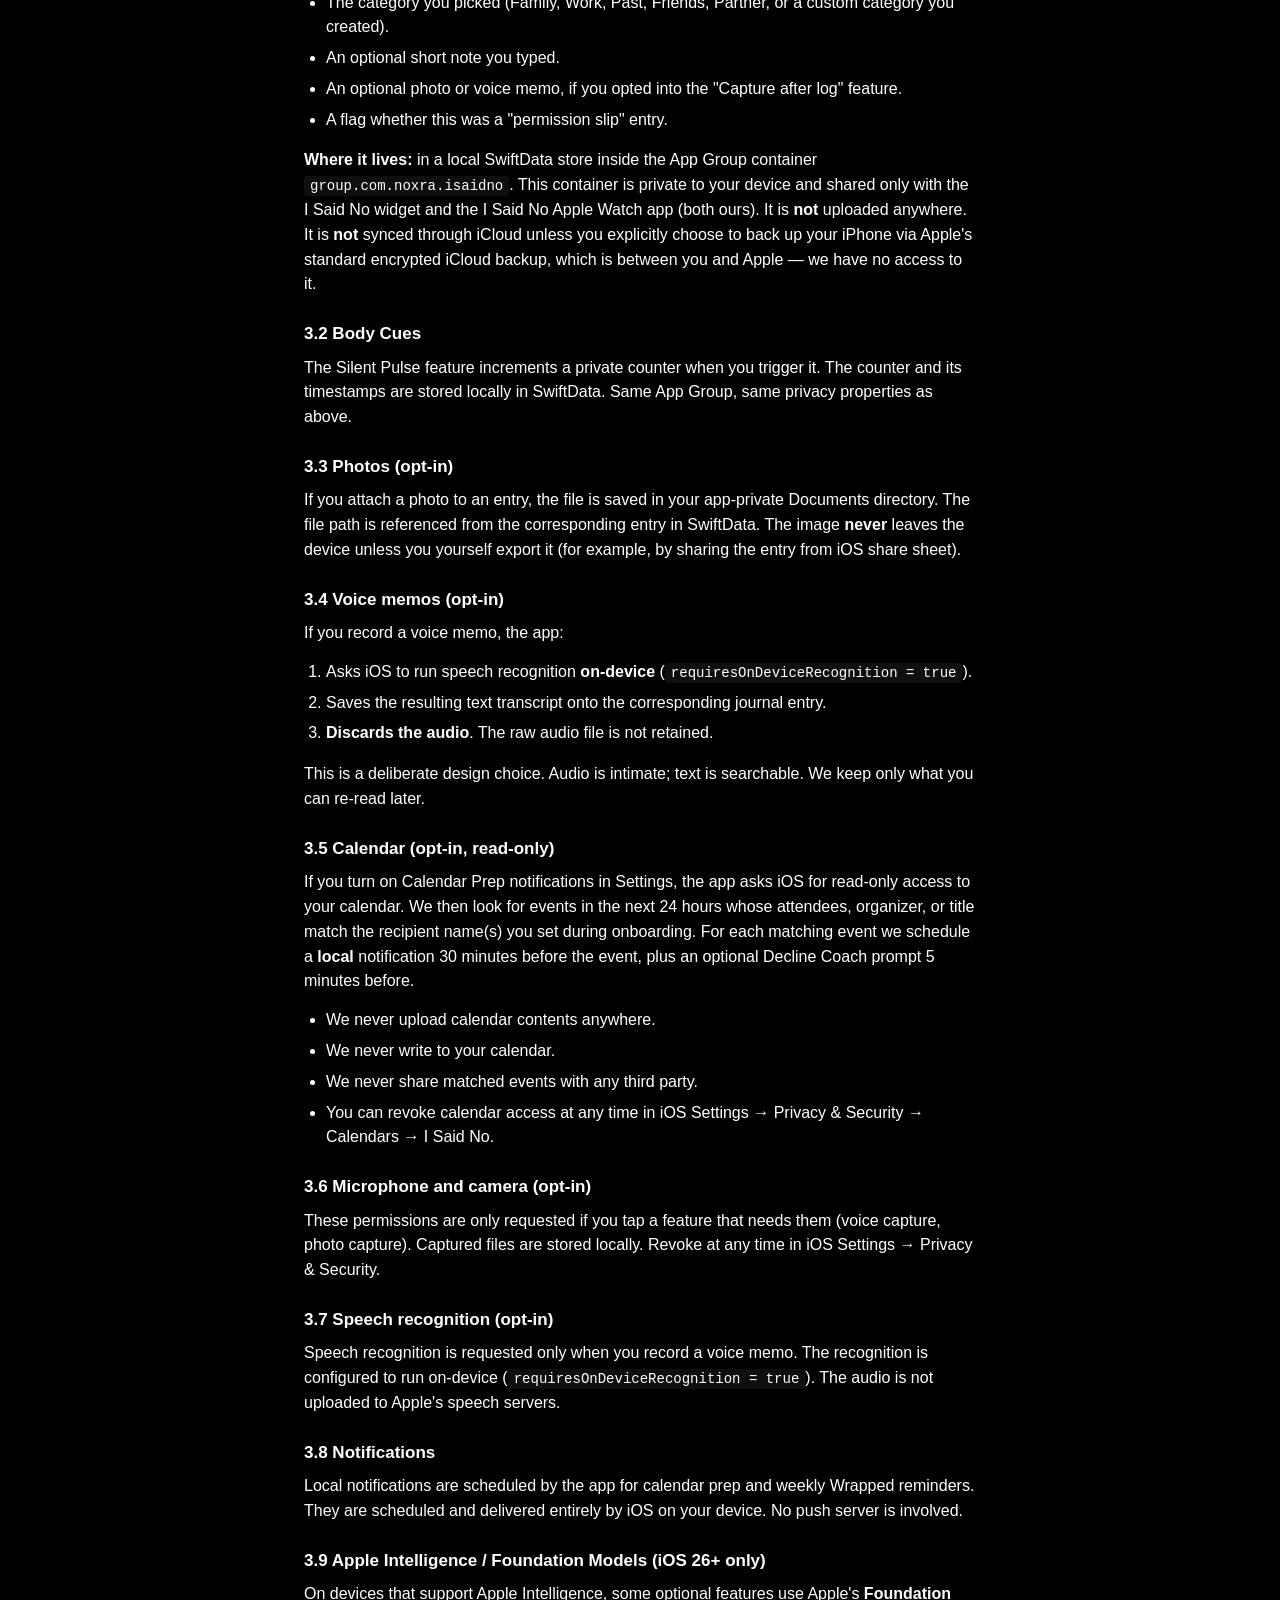
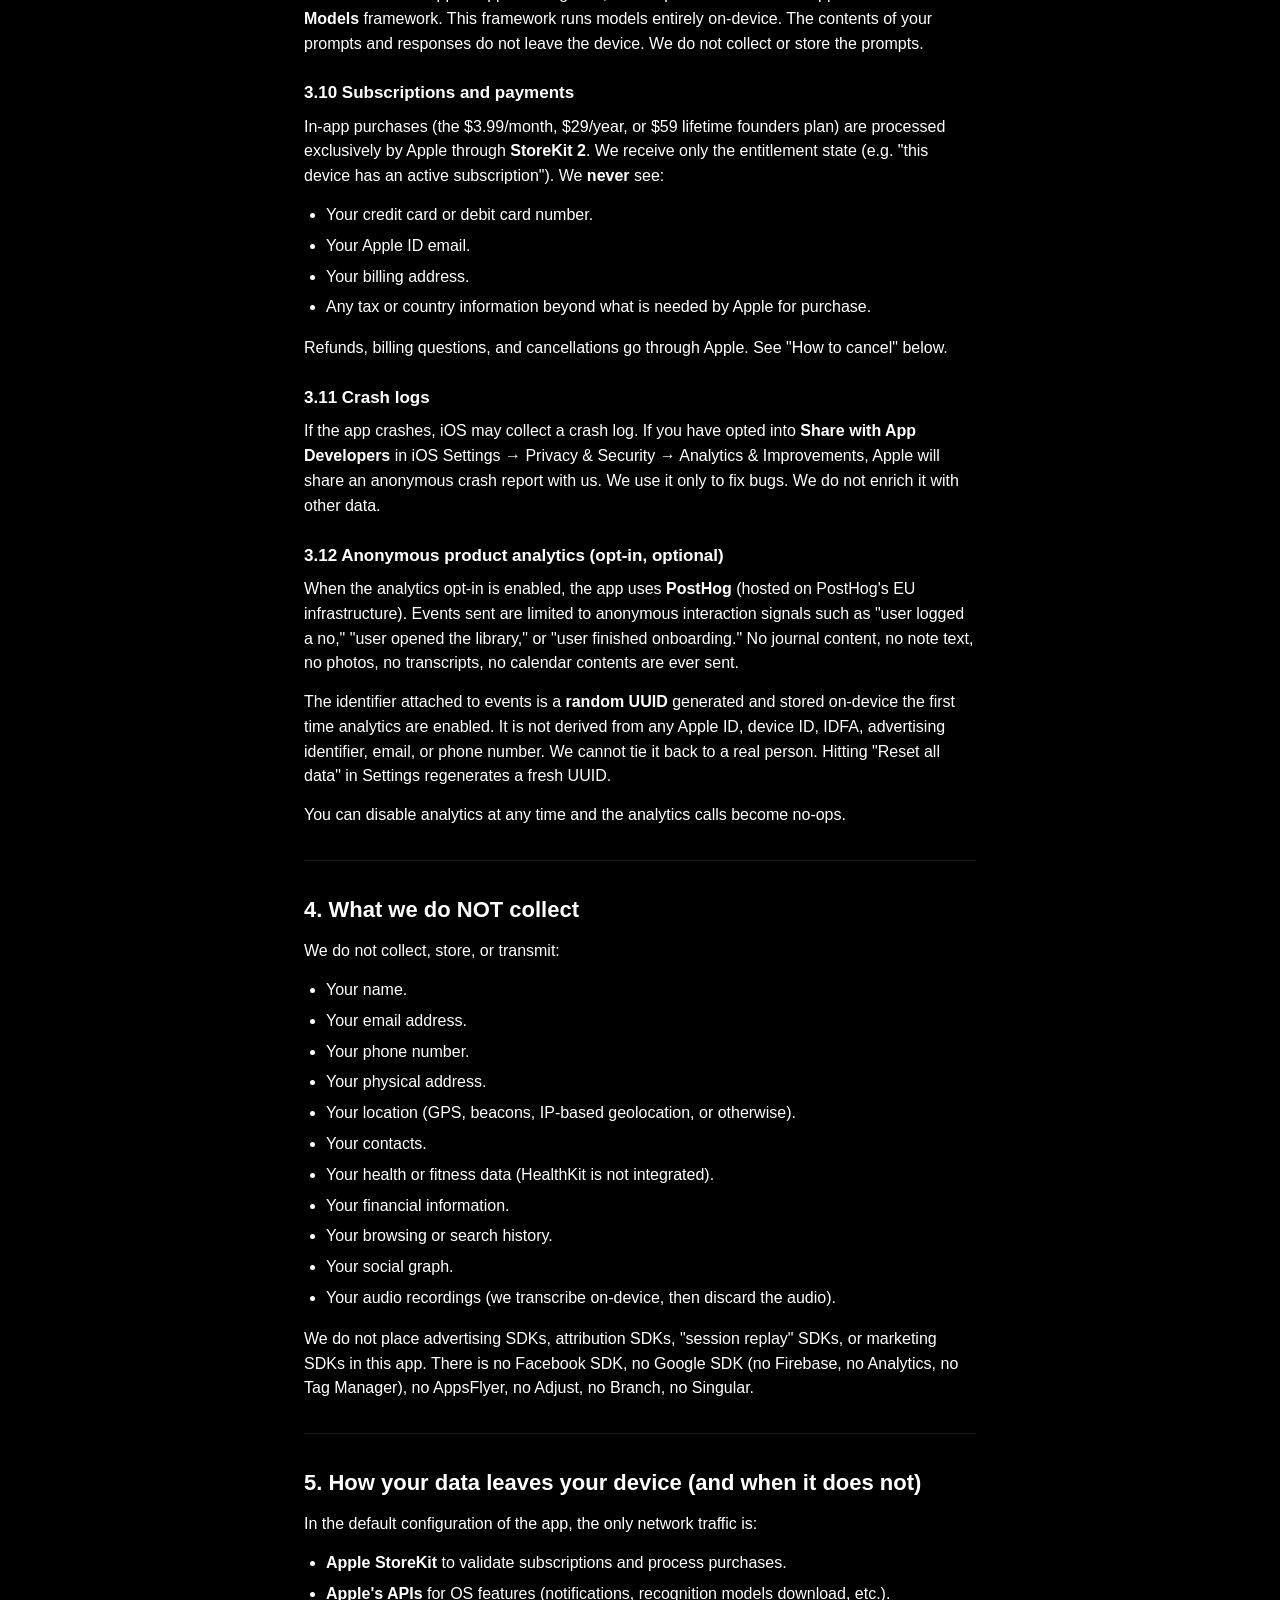
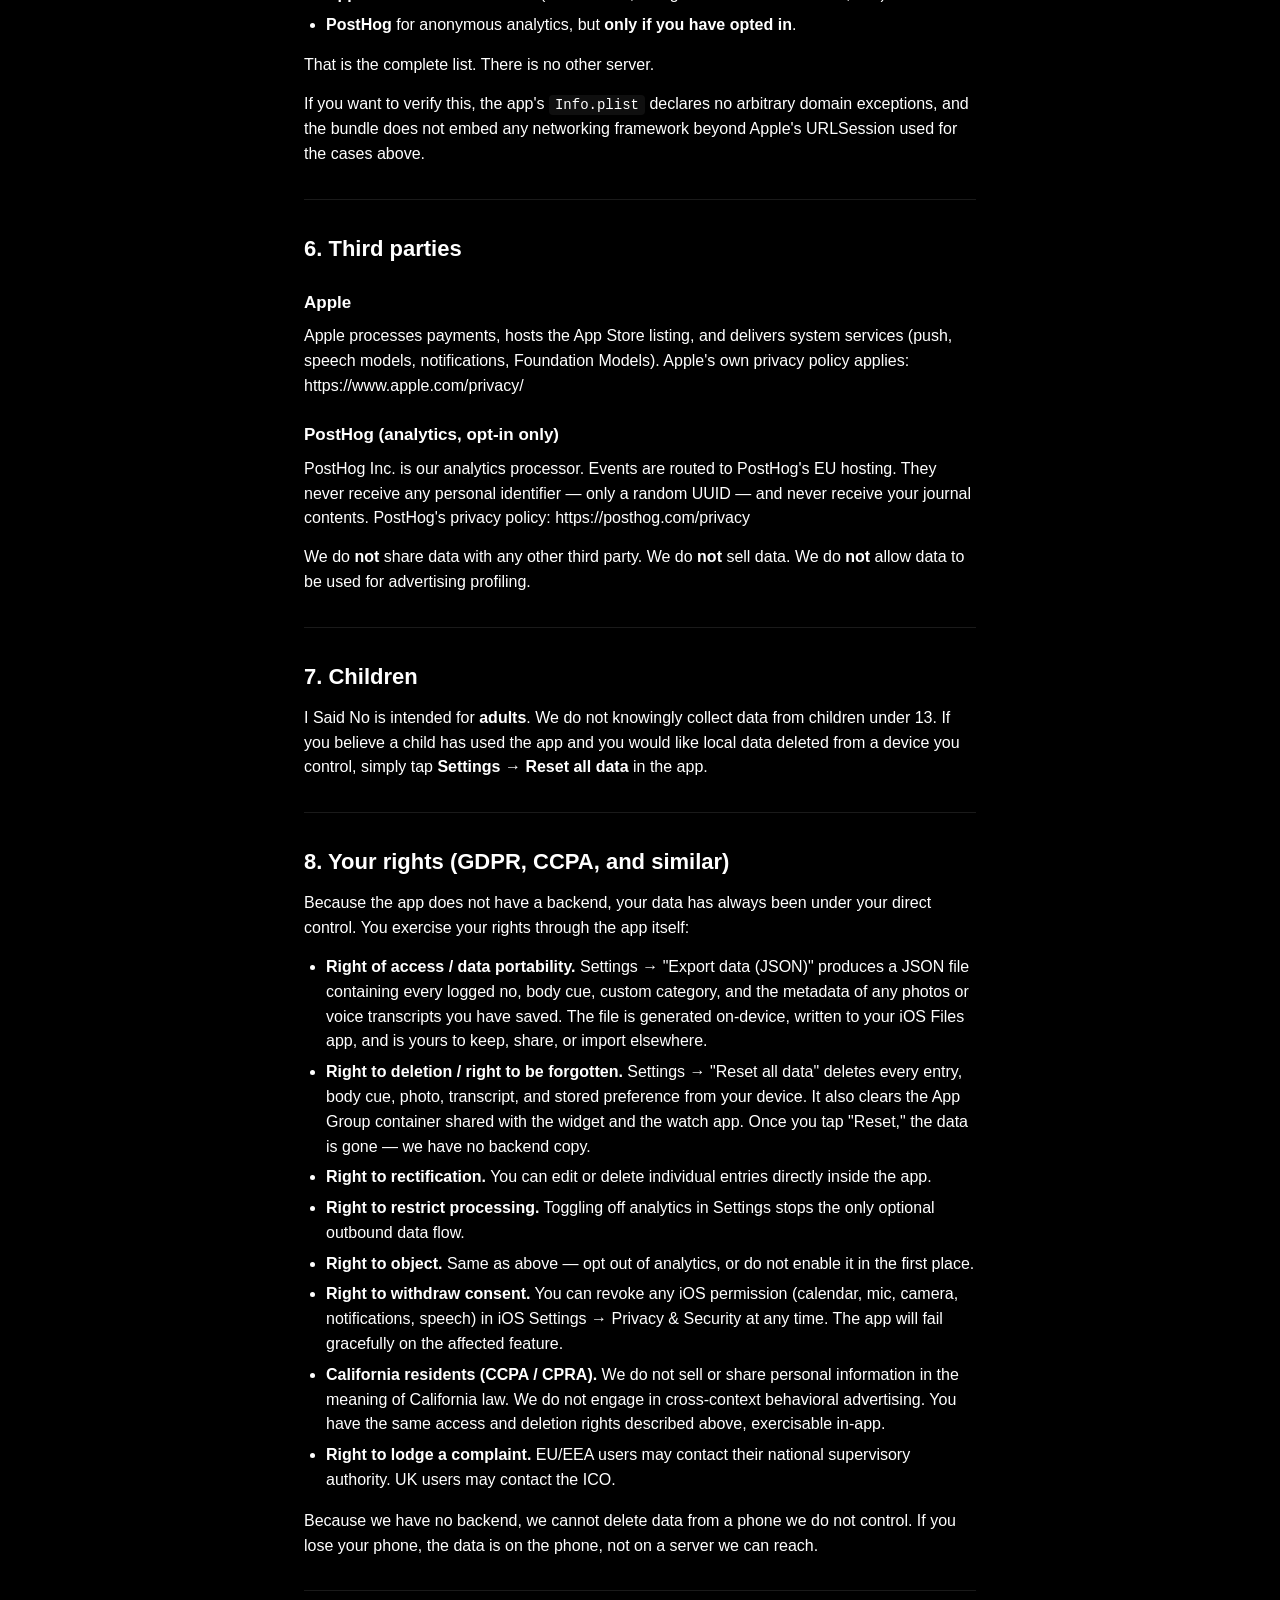
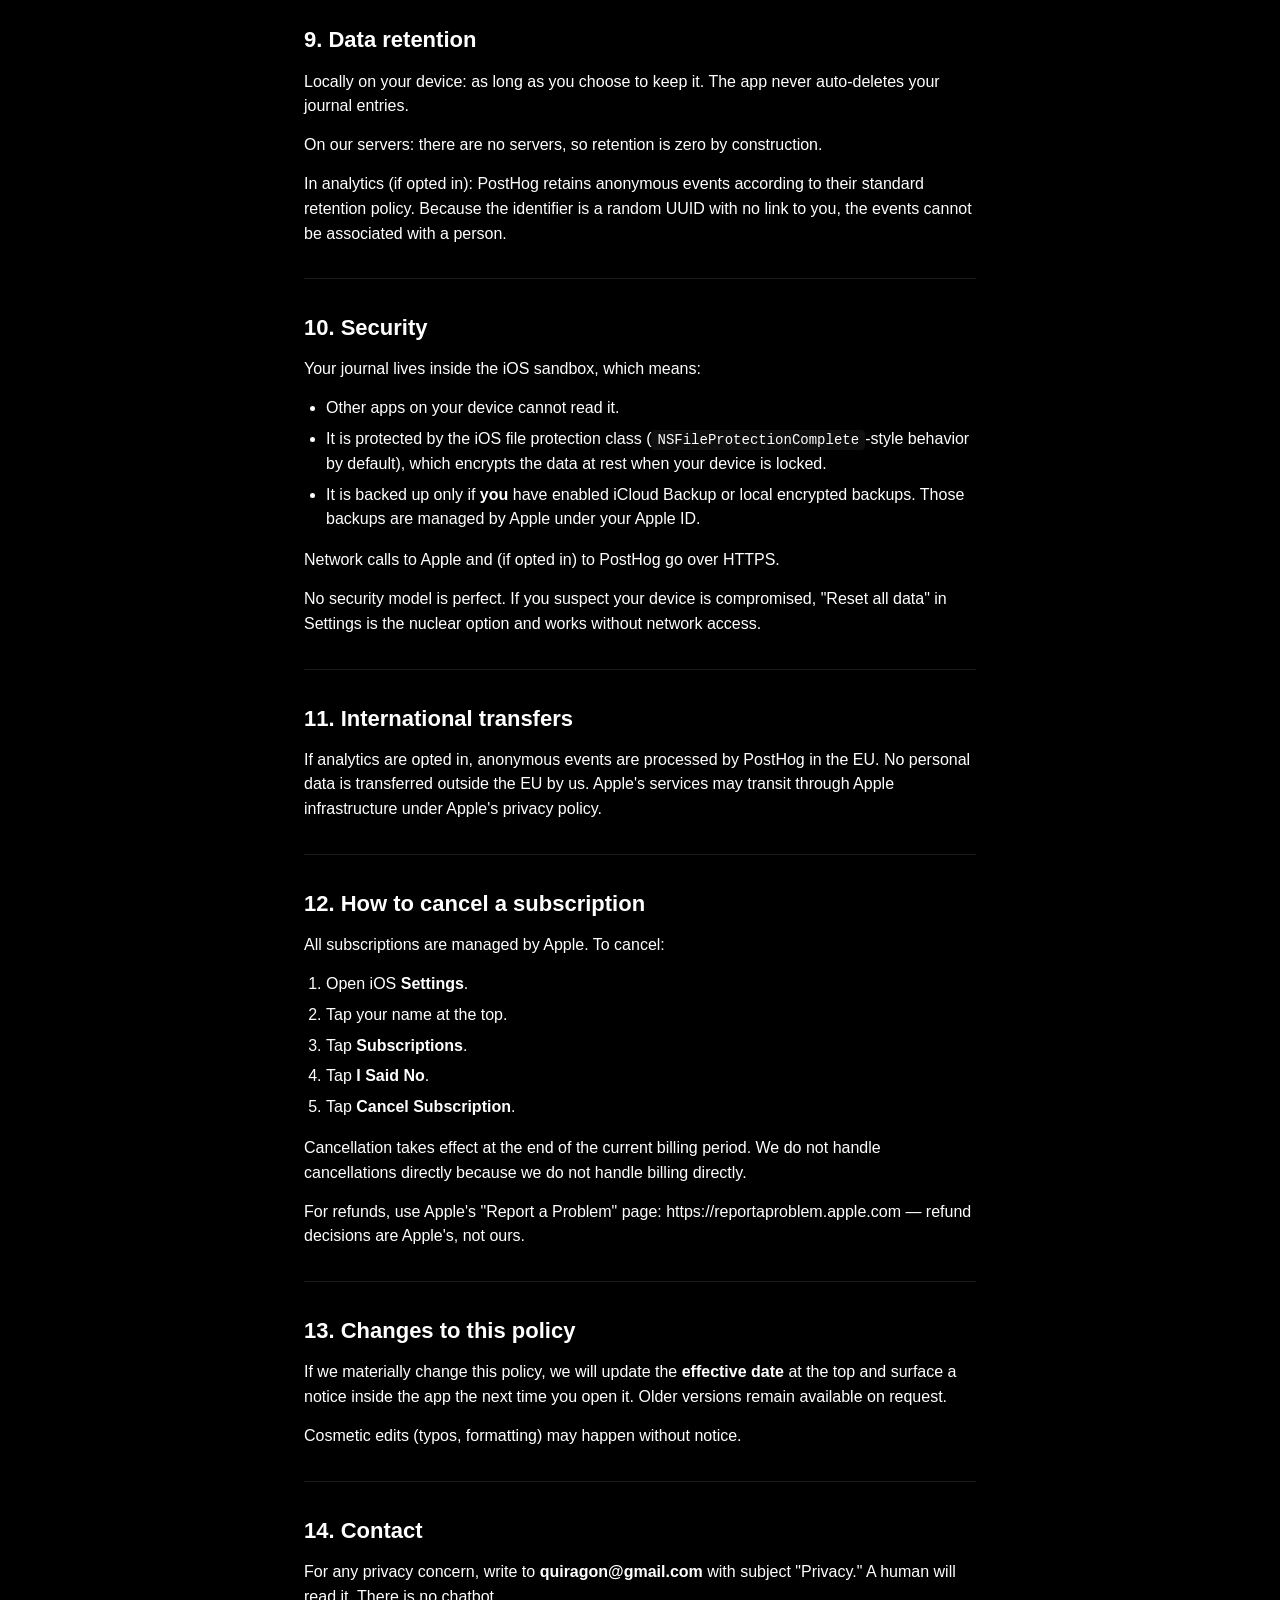
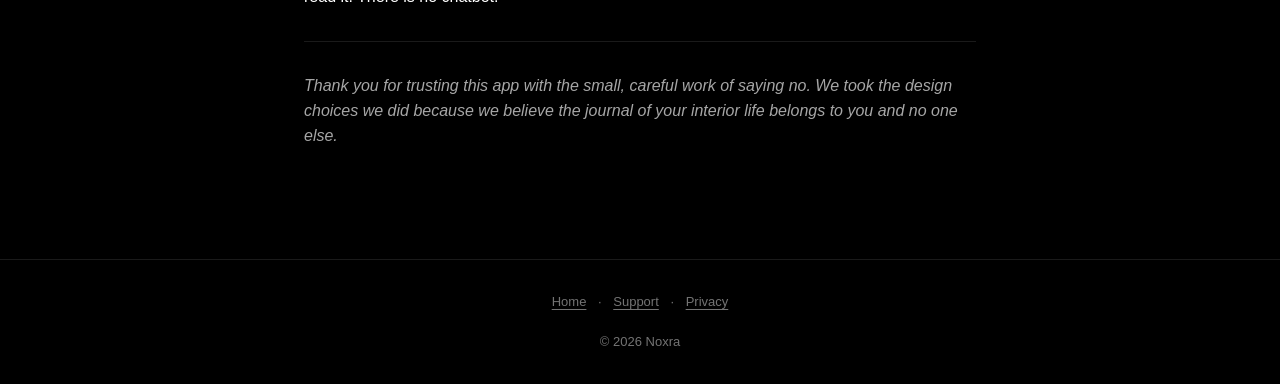
==== commit a6ab186a: "Add /privacy-choices page + flip support email to quiragon@gmail.com - privacy-choices.html: GDPR/CC" ====
--- a/privacy.html
+++ b/privacy.html
@@ -21,13 +21,13 @@
 <h1>Privacy Policy</h1>
 <p><strong>Effective date: 2026-05-26</strong></p>
 <p>I Said No is a journal app for people-pleaser recovery. It was built around one core idea: your private notes should stay private. This document explains, in plain language, exactly what data lives on your device, what never leaves it, and the few narrow cases where anything is sent off the device at all.</p>
-<p>If anything here is unclear, write to <strong>support@isaidno.app</strong> and we will answer in plain English.</p>
+<p>If anything here is unclear, write to <strong>quiragon@gmail.com</strong> and we will answer in plain English.</p>
 <hr />
 <h2>1. Who we are</h2>
 <p>I Said No is an independent iOS application published by <strong>Noxra</strong> (the "Publisher," "we," "us," or "our"). The app is distributed exclusively through Apple's App Store. We are a one-person company. There is no backend server holding your account, because there is no account.</p>
 <p>Contact for any privacy question:</p>
 <ul>
-<li>Email: <strong>support@isaidno.app</strong></li>
+<li>Email: <strong>quiragon@gmail.com</strong></li>
 <li>Subject line suggestion: "Privacy"</li>
 </ul>
 <hr />
@@ -188,7 +188,7 @@
 <p>Cosmetic edits (typos, formatting) may happen without notice.</p>
 <hr />
 <h2>14. Contact</h2>
-<p>For any privacy concern, write to <strong>support@isaidno.app</strong> with subject "Privacy." A human will read it. There is no chatbot.</p>
+<p>For any privacy concern, write to <strong>quiragon@gmail.com</strong> with subject "Privacy." A human will read it. There is no chatbot.</p>
 <hr />
 <p><em>Thank you for trusting this app with the small, careful work of saying no. We took the design choices we did because we believe the journal of your interior life belongs to you and no one else.</em></p></div>
 <footer class="site">
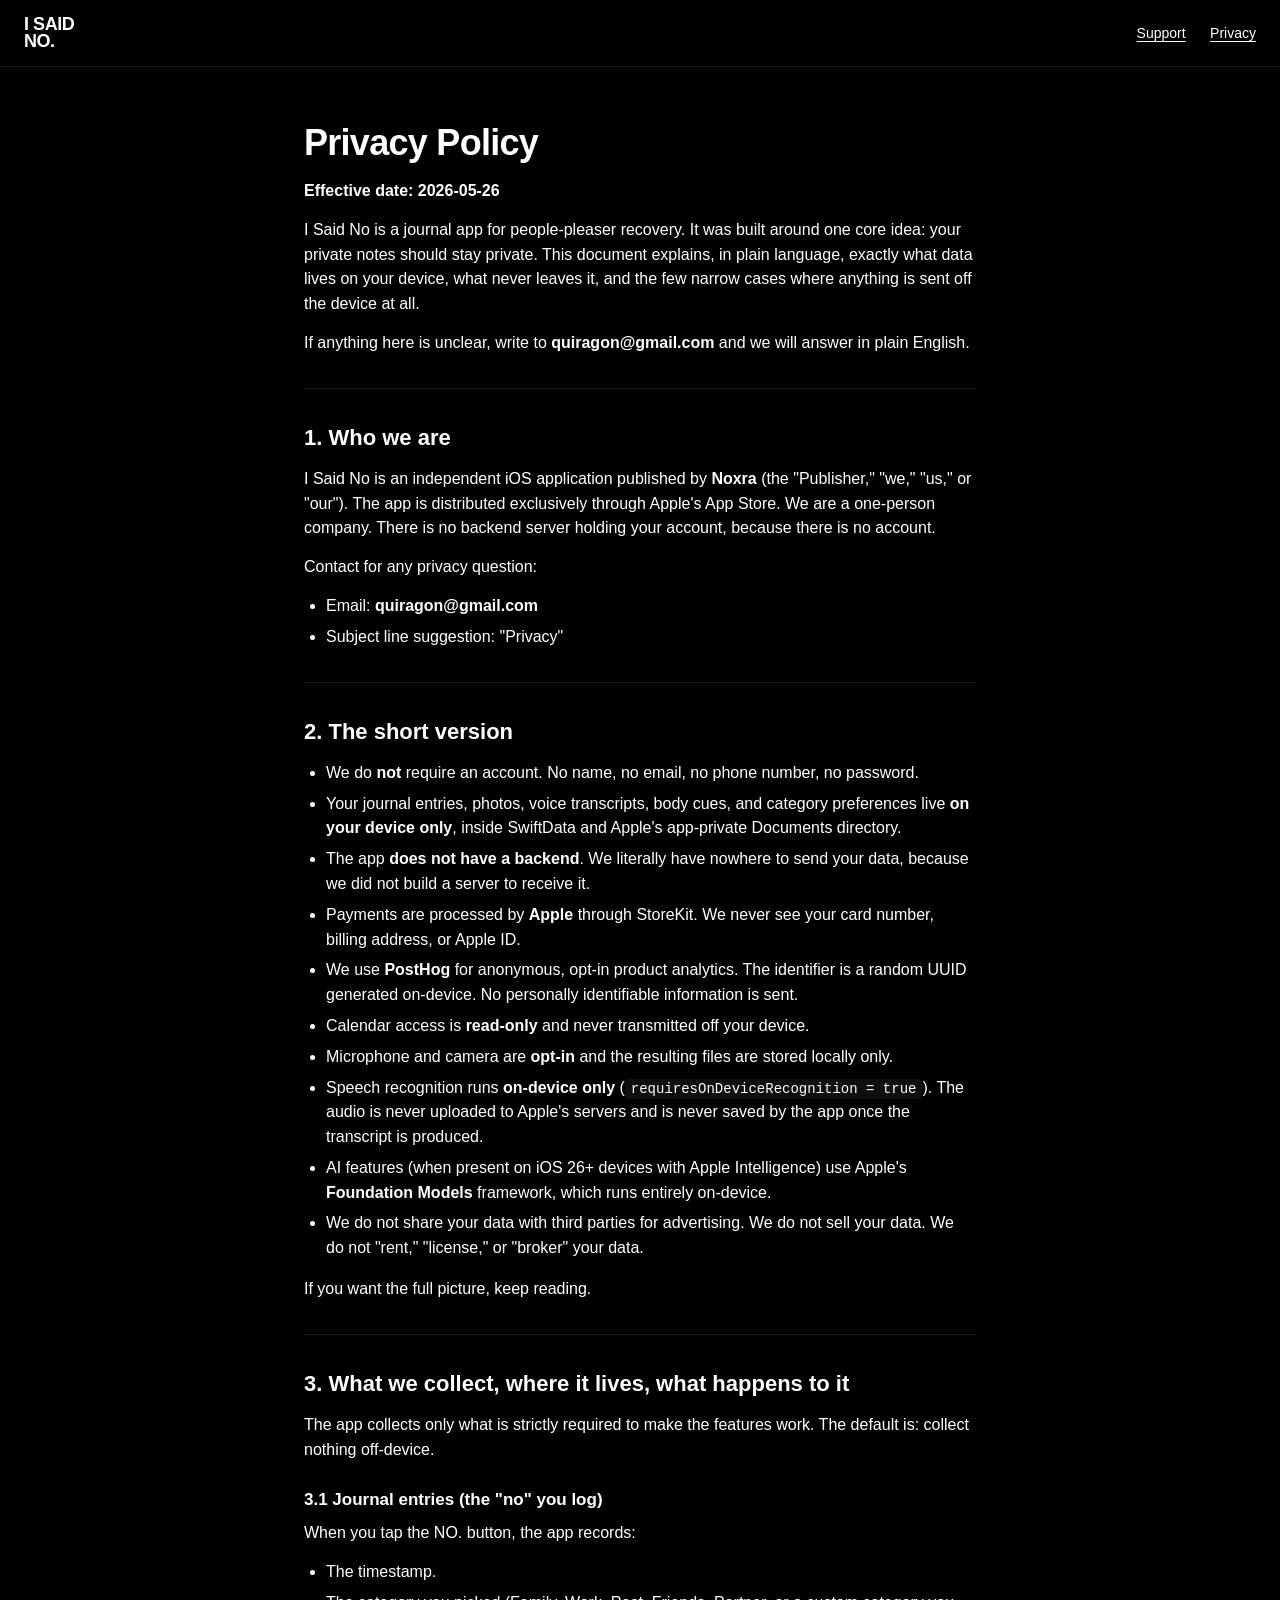
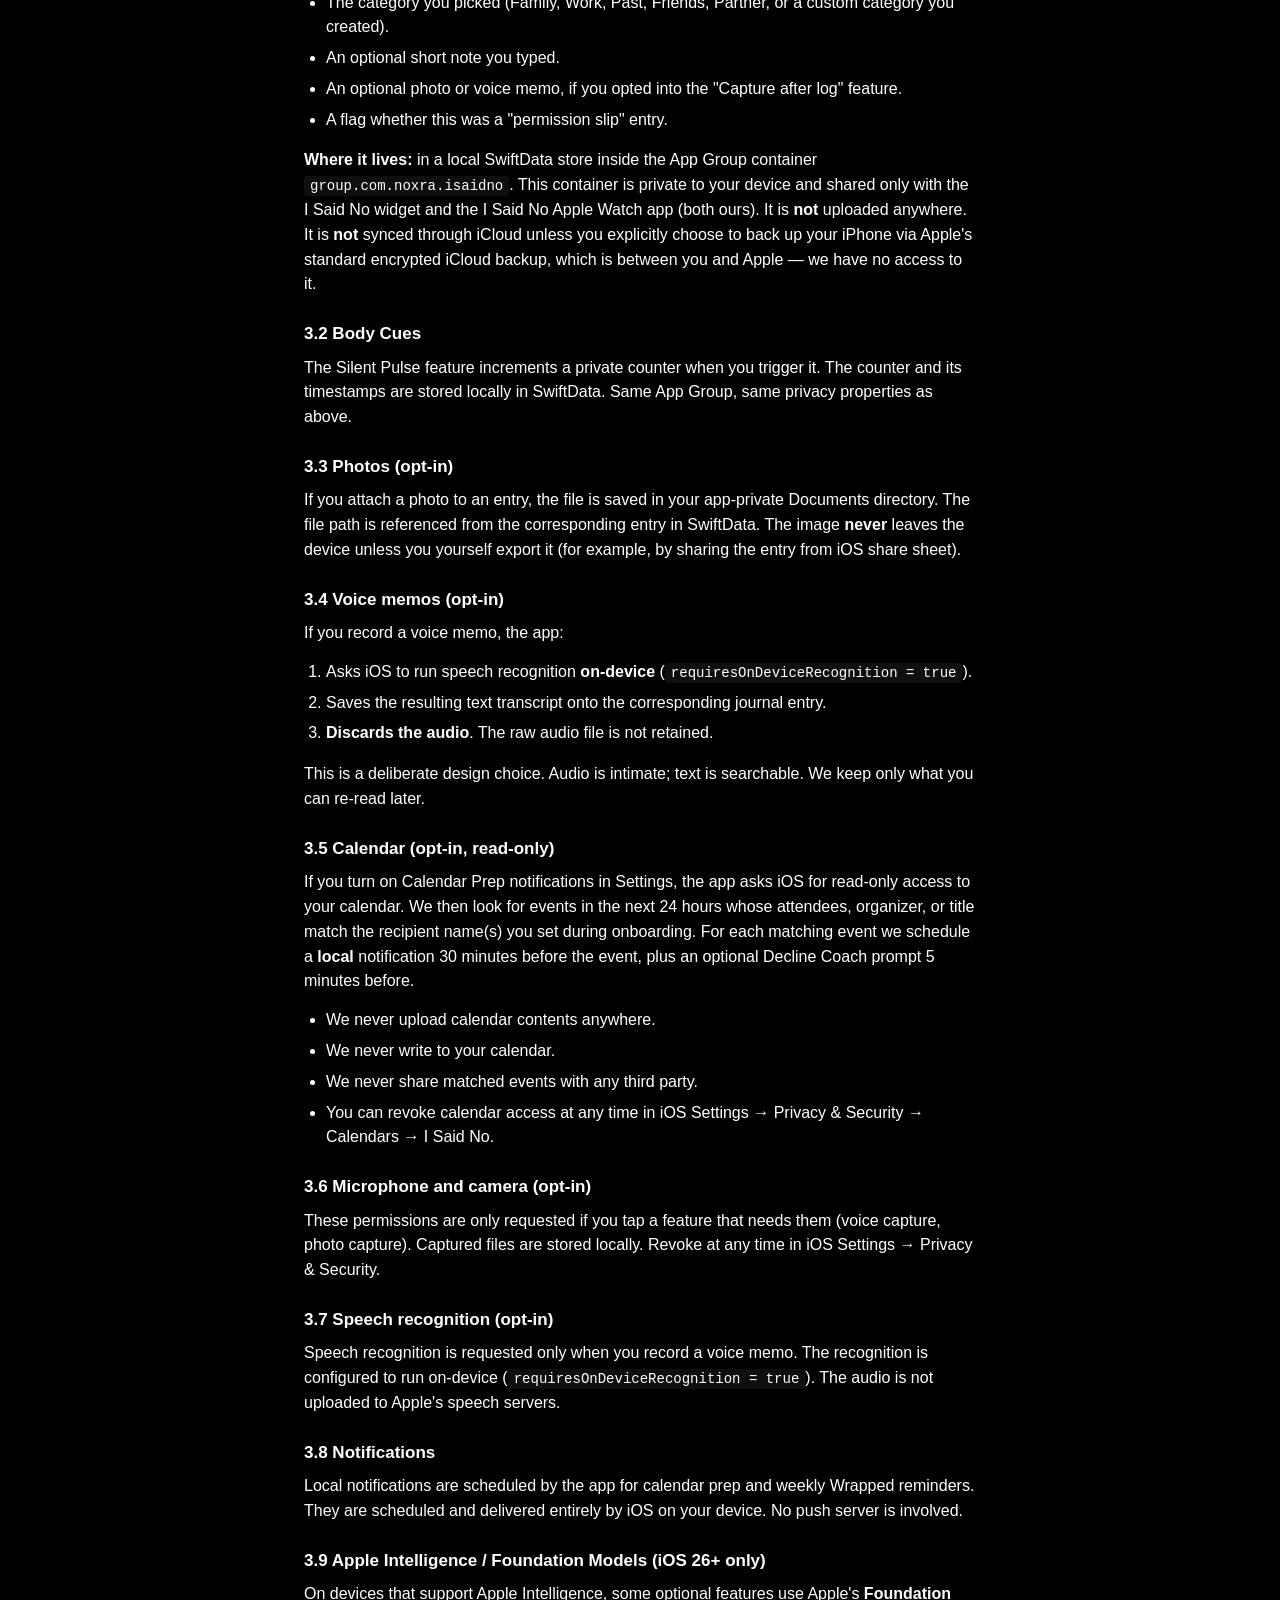
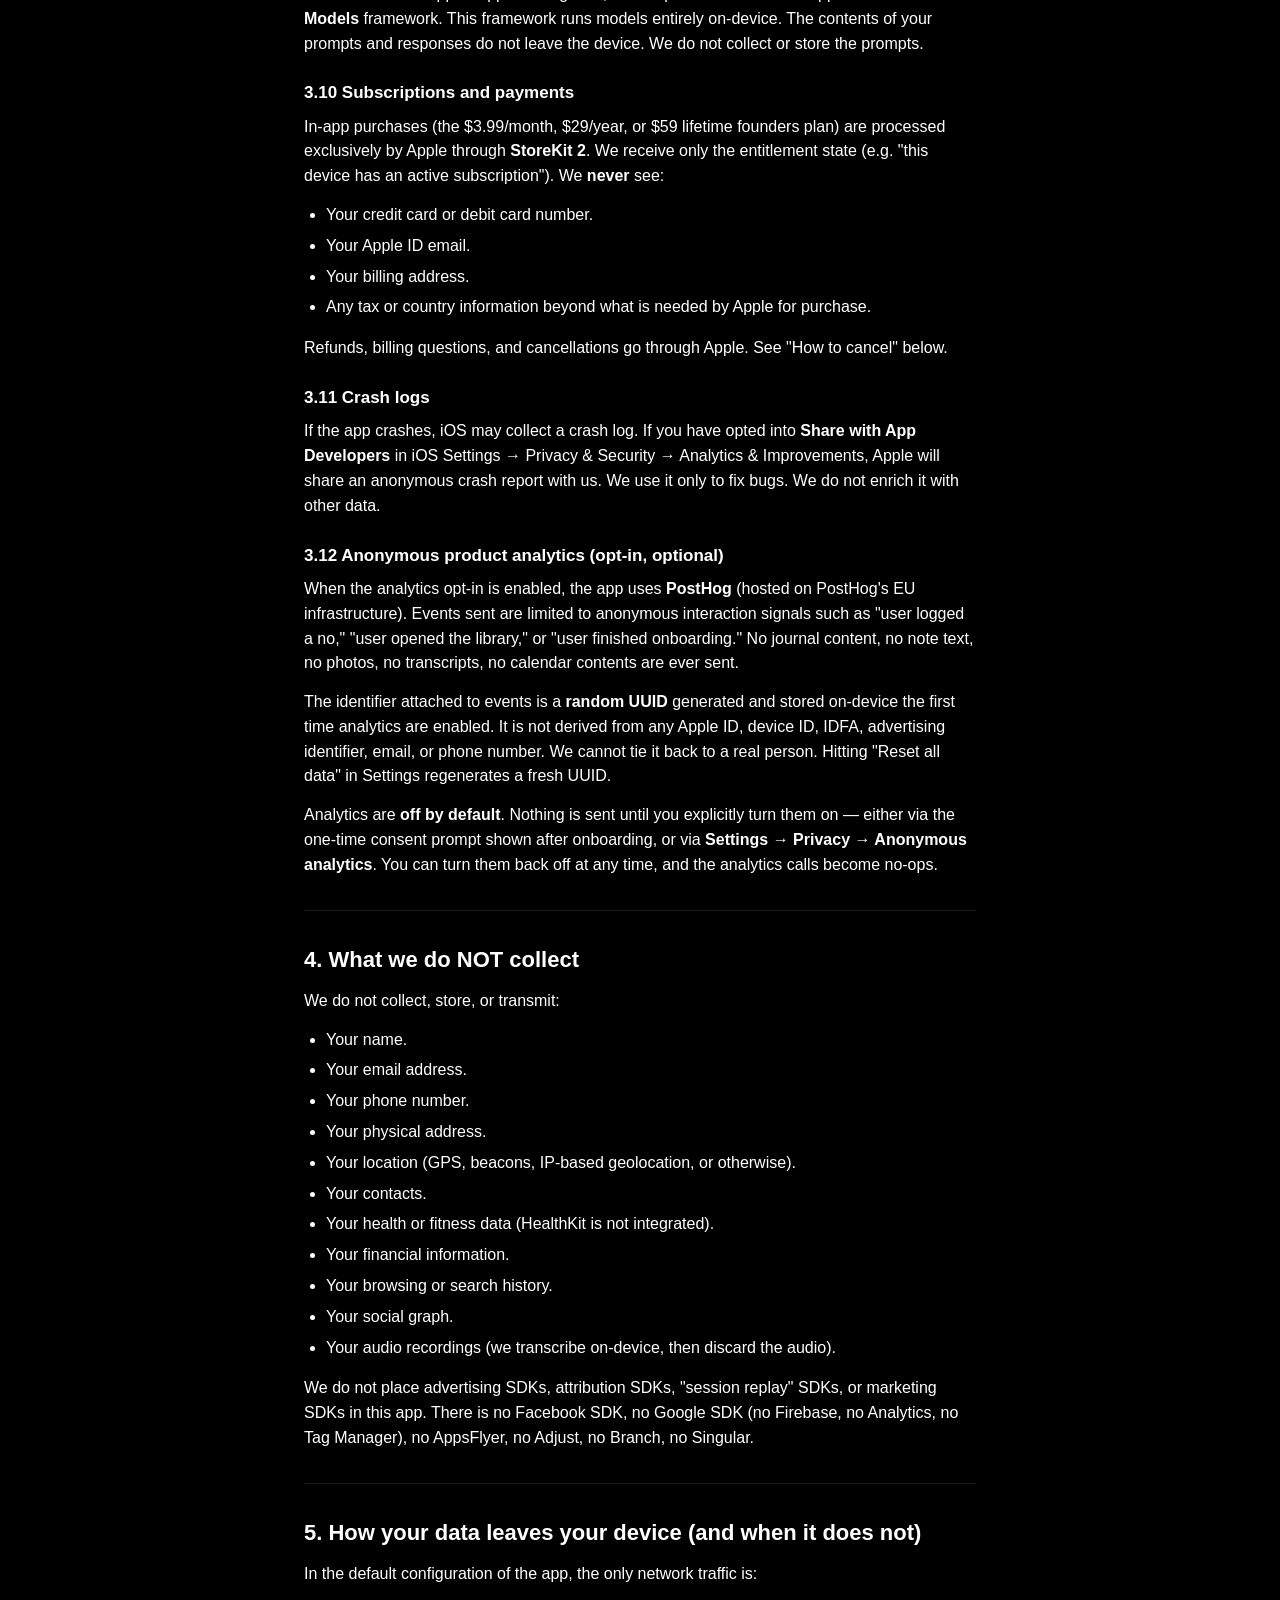
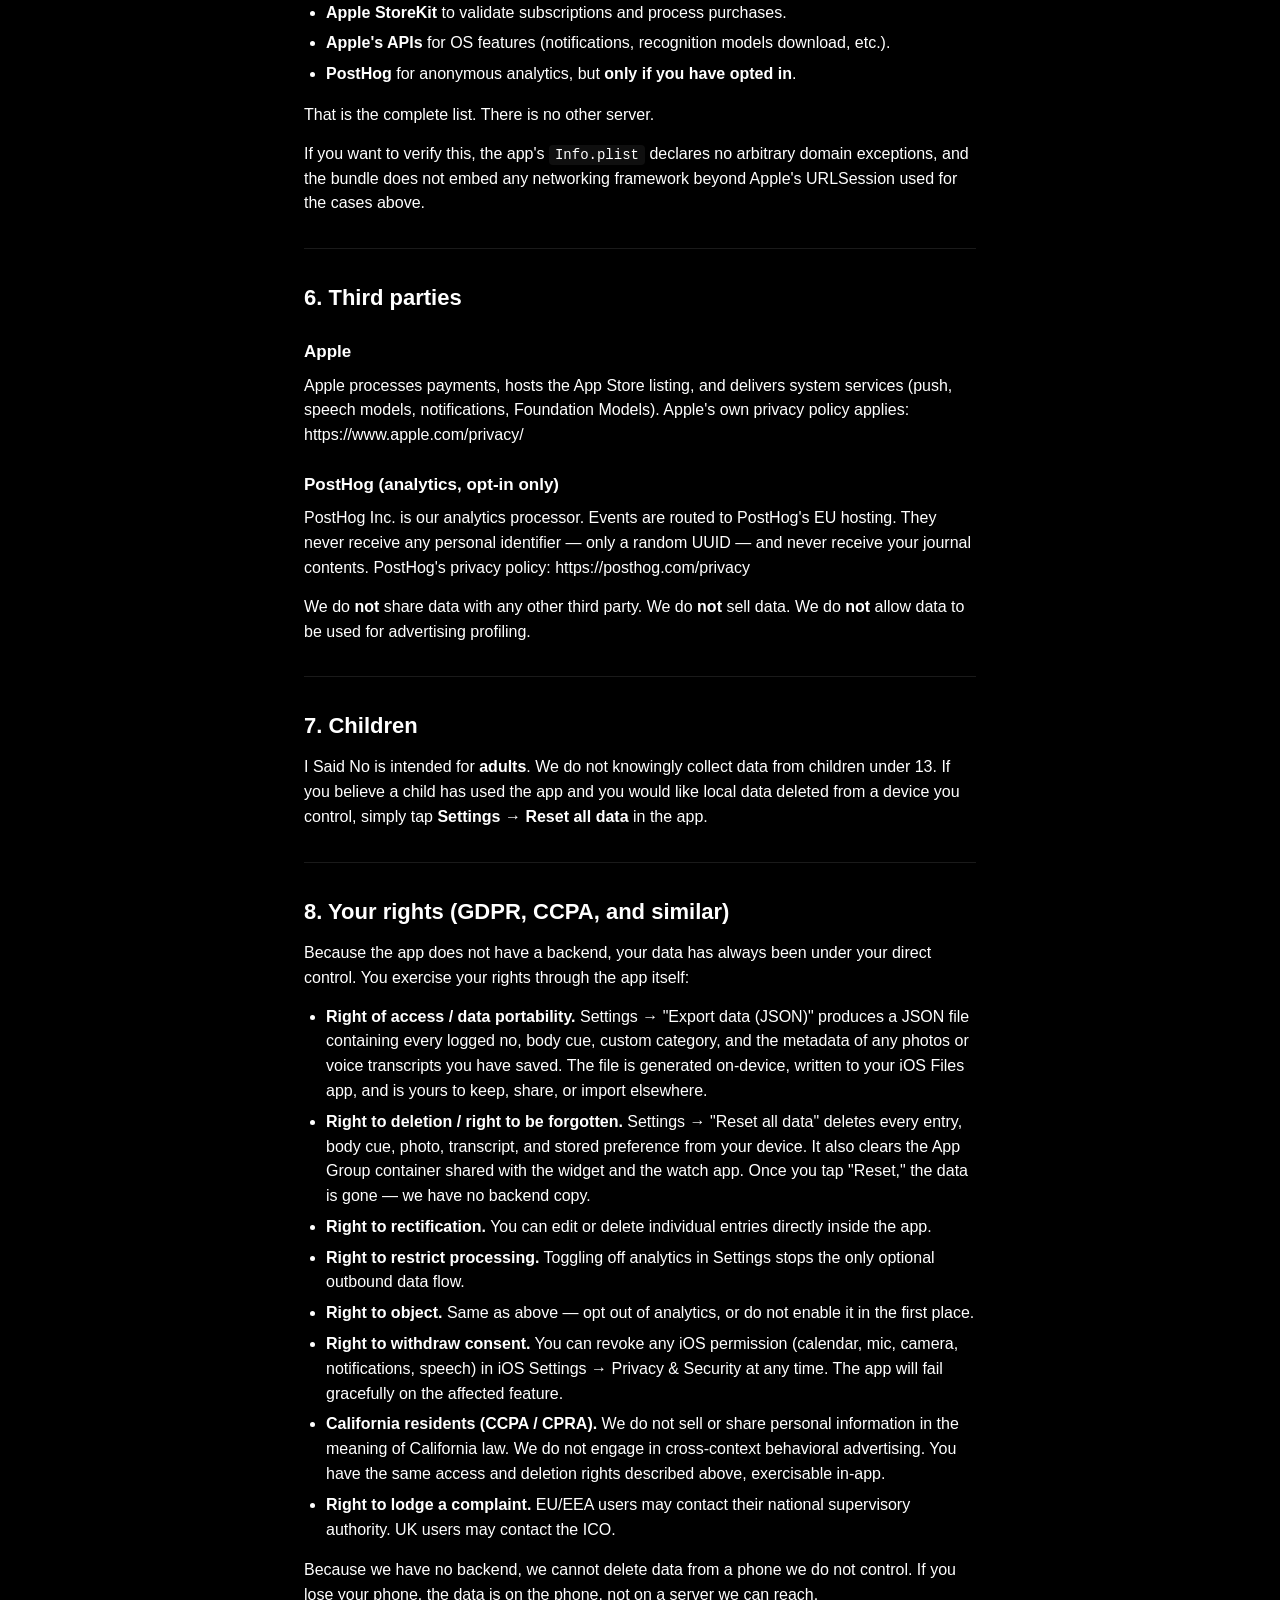
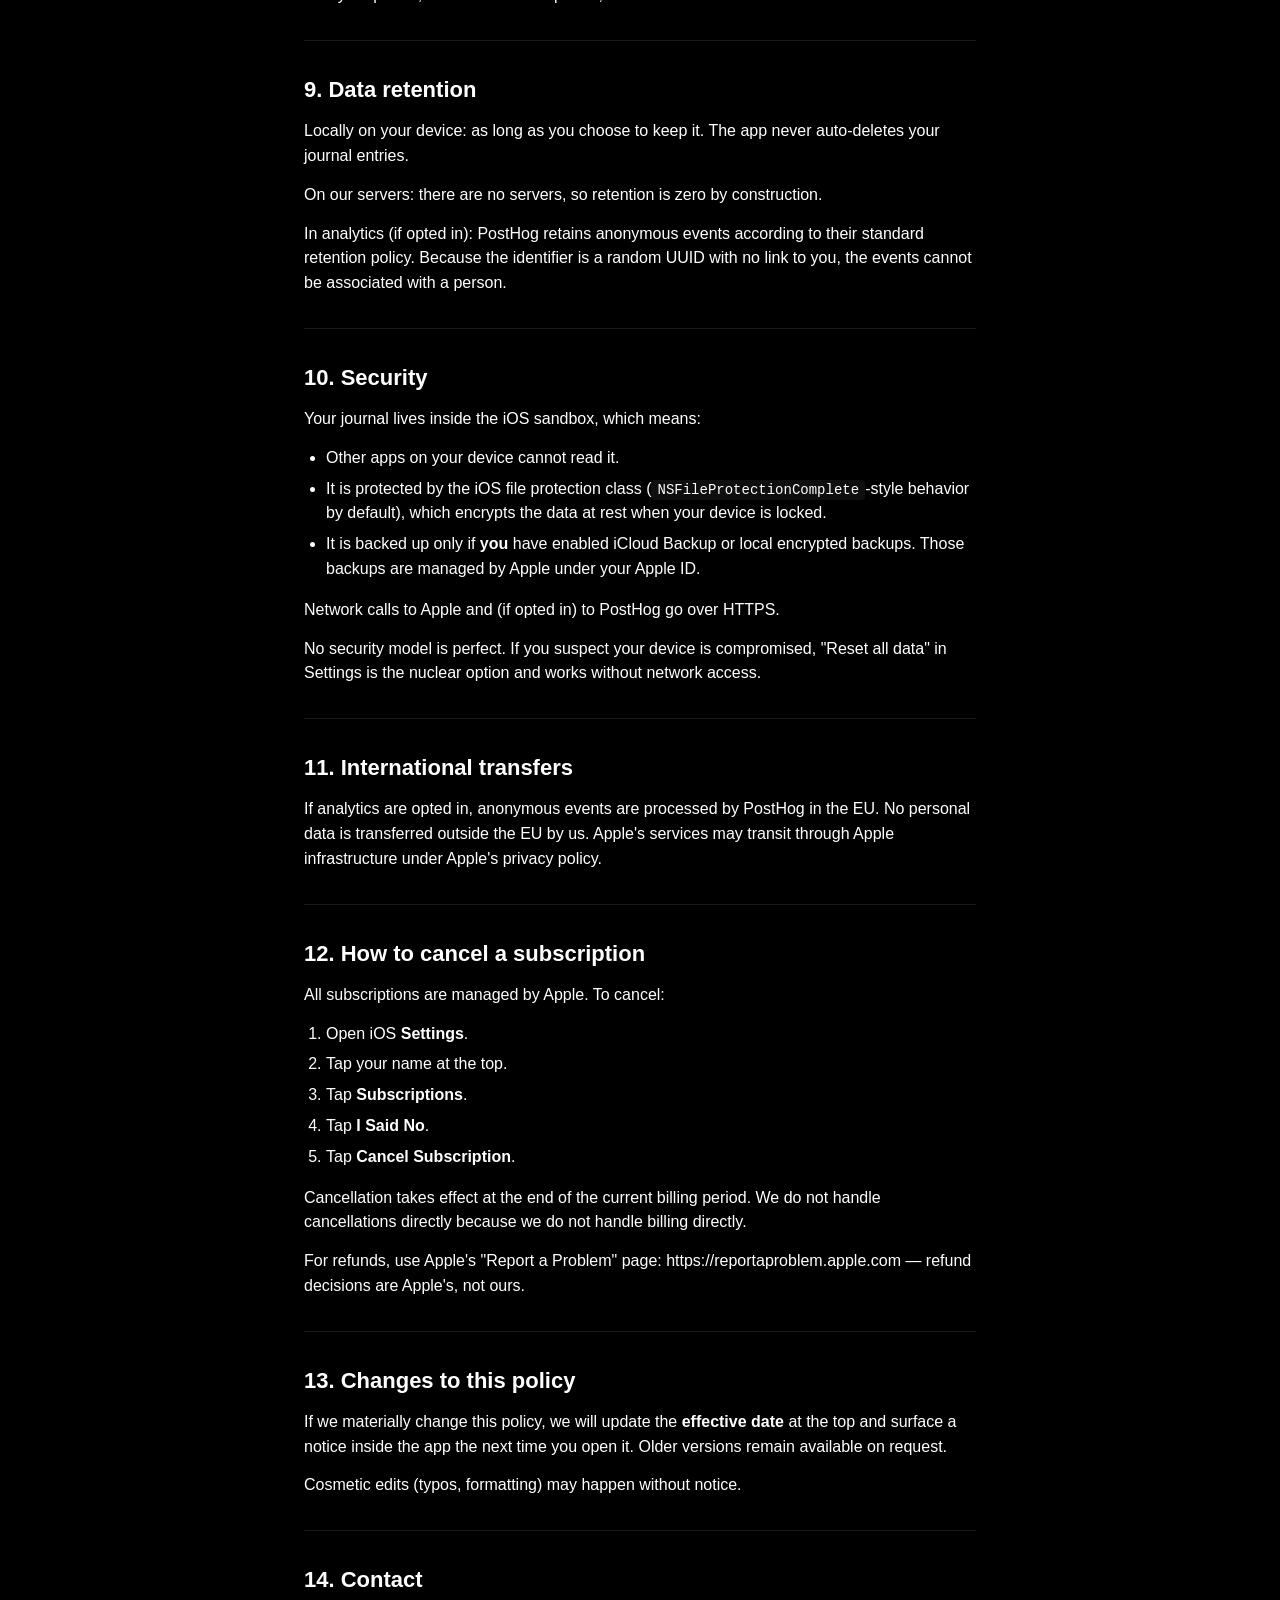
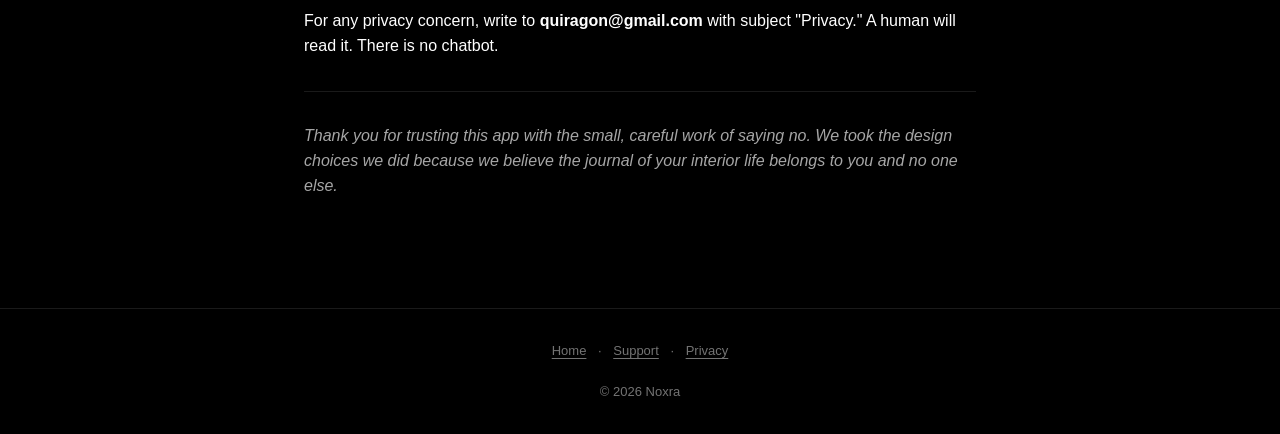
==== commit eebe23f6: "Sync privacy.html: analytics off-by-default (opt-in) clarification" ====
--- a/privacy.html
+++ b/privacy.html
@@ -15,7 +15,8 @@
     </a>
     <nav>
         <a href="support.html">Support</a>
-        <a href="privacy.html">Privacy</a> </nav>
+        <a href="privacy.html">Privacy</a>
+    </nav>
 </header>
 <div class="container">
 <h1>Privacy Policy</h1>
@@ -100,7 +101,7 @@
 <h3>3.12 Anonymous product analytics (opt-in, optional)</h3>
 <p>When the analytics opt-in is enabled, the app uses <strong>PostHog</strong> (hosted on PostHog's EU infrastructure). Events sent are limited to anonymous interaction signals such as "user logged a no," "user opened the library," or "user finished onboarding." No journal content, no note text, no photos, no transcripts, no calendar contents are ever sent.</p>
 <p>The identifier attached to events is a <strong>random UUID</strong> generated and stored on-device the first time analytics are enabled. It is not derived from any Apple ID, device ID, IDFA, advertising identifier, email, or phone number. We cannot tie it back to a real person. Hitting "Reset all data" in Settings regenerates a fresh UUID.</p>
-<p>You can disable analytics at any time and the analytics calls become no-ops.</p>
+<p>Analytics are <strong>off by default</strong>. Nothing is sent until you explicitly turn them on — either via the one-time consent prompt shown after onboarding, or via <strong>Settings → Privacy → Anonymous analytics</strong>. You can turn them back off at any time, and the analytics calls become no-ops.</p>
 <hr />
 <h2>4. What we do NOT collect</h2>
 <p>We do not collect, store, or transmit:</p>
